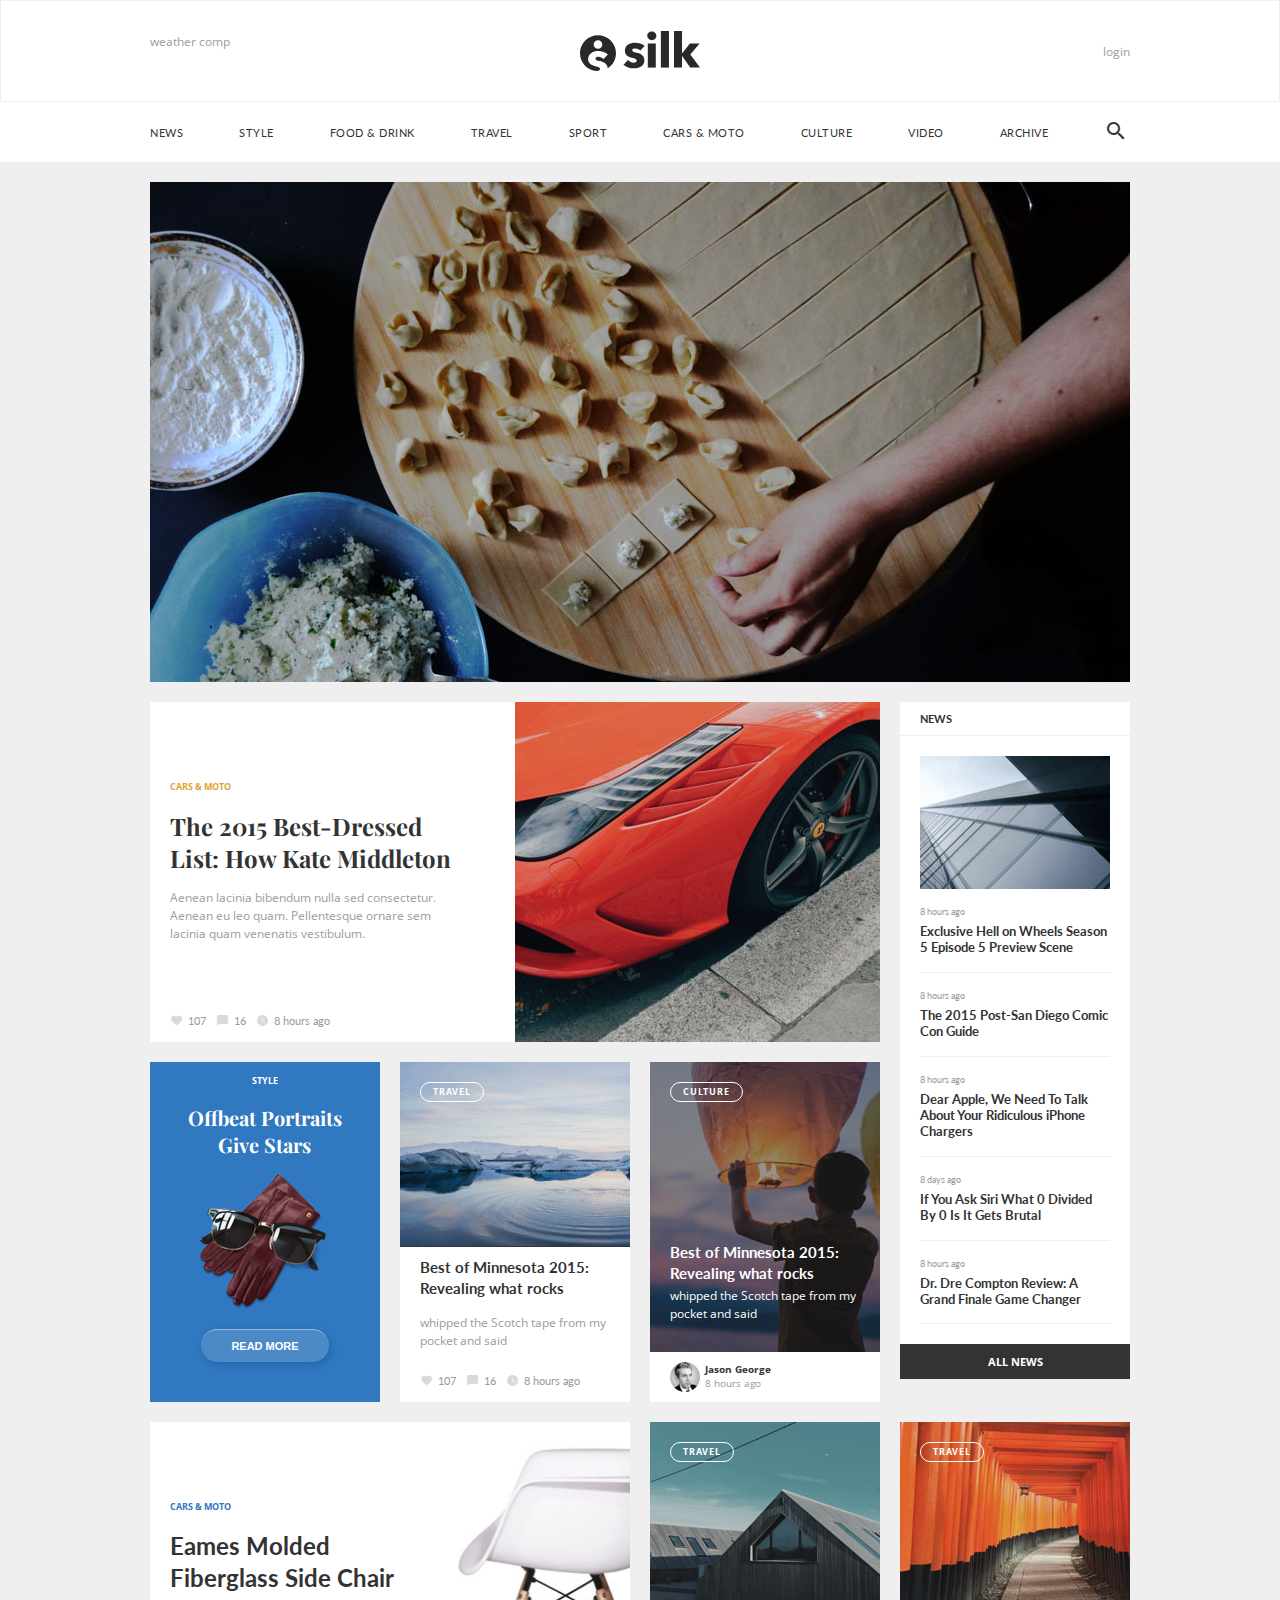
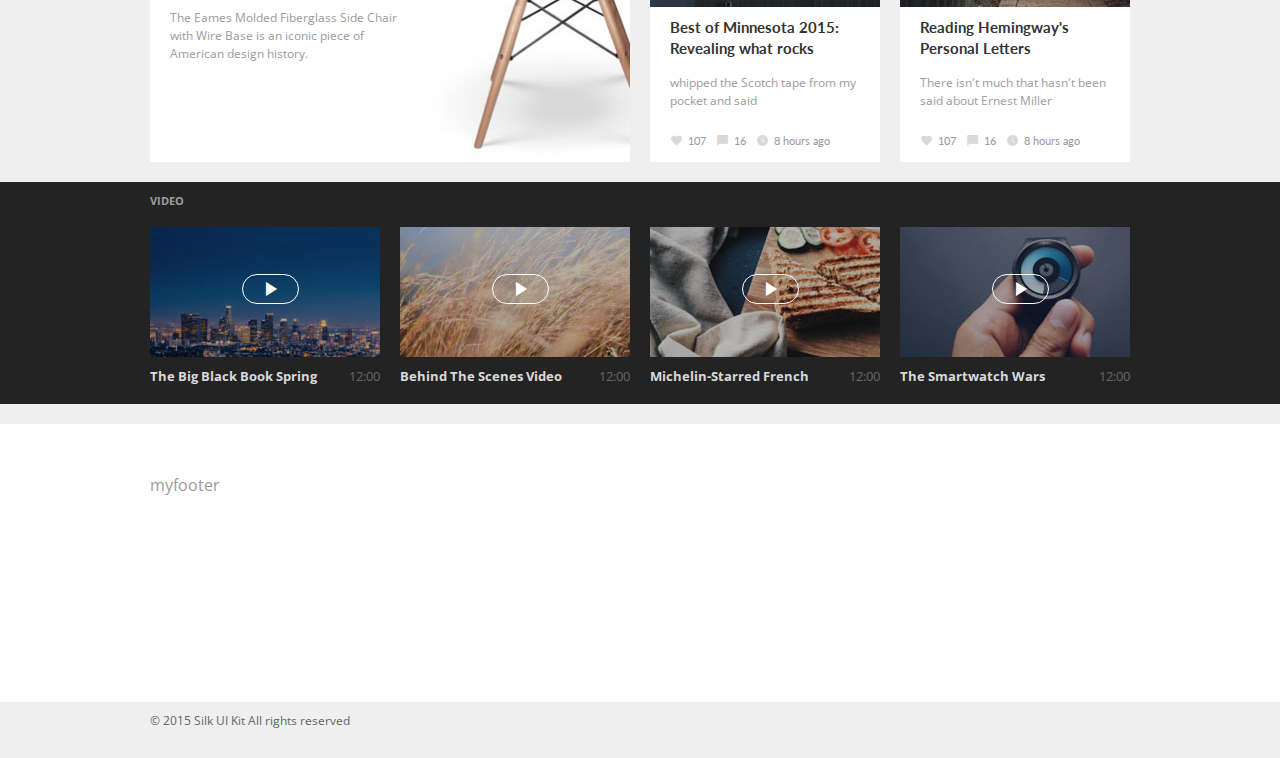
==== index.html @ ddf39e44 "Fixing Footer" ====
<!DOCTYPE html>
<html lang="en">
  <head>
    <title>Silk - Your everyday lifestyle guide</title>
    <script src="js/silkmagazine.js"></script>
    <link rel="stylesheet" href="global.css">
  </head>
  <body>
    <section class="header__top container--fluid">
      <section class="header__top--container">
        <section class="grid grid--flush container--980">
          <section class="1/3 grid__cell">
            <section class="weathercontainer align-left">
              <p>weather comp</p>
            </section>
          </section>
          <section class="1/3 grid__cell">
            <section class="logocontainer align-center"><img class="logocontainer--logo" src="images/logo.svg" height="40" width="120"></section>
          </section>
          <section class="1/3 grid__cell">
            <section class="logincontainer align-right"><a class="btn login" href="#">login</a></section>
          </section>
        </section>
      </section>
      <section class="container--980">
        <section class="grid">
          <section class="grid__cell">
            <nav><a class="html" href="#" title="NEWS">NEWS</a><a class="html" href="#" title="STYLE">STYLE</a><a class="html" href="#" title="FOOD &amp; DRINK">FOOD &amp; DRINK</a><a class="html" href="#" title="TRAVEL">TRAVEL</a><a class="html" href="#" title="SPORT">SPORT</a><a class="html" href="#" title="CARS &amp; MOTO">CARS &amp; MOTO</a><a class="html" href="#" title="CULTURE">CULTURE</a><a class="html" href="#" title="VIDEO">VIDEO</a><a class="html" href="#" title="ARCHIVE">ARCHIVE</a><a href="#" title="Search"><i class="material-icons">search</i></a></nav>
          </section>
        </section>
      </section>
    </section>
    <section class="carousel__header container--980">
      <section class="header-carousel"><img src="images/carousel/image1.jpg" height="980" widht="500" alt=""></section>
    </section>
    <section class="card__container container--980">
      <section class="grid">
        <section class="grid__cell 3/4">
          <section class="grid">
            <section class="grid__cell">
              <article class="threeQuarter">
                <div class="grid grid--flush">
                  <div class="grid__cell 1/2">
                    <section class="card__texts">
                      <p class="card__texts--categorytitle">CARS &amp; MOTO</p><a class="card__texts--articletitle" href="#">The 2015 Best-Dressed List: How Kate Middleton</a>
                      <p class="card__texts--articledescription">Aenean lacinia bibendum nulla sed consectetur. Aenean eu leo quam. Pellentesque ornare sem lacinia quam venenatis vestibulum.</p>
                      <div class="statistics__container">
                        <section class="favorites"><i class="material-icons">favorite</i><span class="html">107</span></section>
                        <section class="comments"><i class="material-icons">chat_bubble</i><span class="html">16</span></section>
                        <section class="published"><i class="material-icons">watch_later</i><span class="html">8 hours ago</span></section>
                      </div>
                    </section>
                  </div>
                  <div class="grid__cell 1/2">
                    <section class="card__picture"><img src="images/articles/article1.jpg" alt="" width="365" height="340"></section>
                  </div>
                </div>
              </article>
            </section>
            <section class="grid__cell">
              <section class="grid">
                <div class="grid__cell 1/3">
                  <article class="oneQuarter variantBlue">
                    <section class="card__texts">
                      <p class="card__texts--categorytitle">STYLE</p>
                      <p class="card__texts--articletitle" href="#">Offbeat Portraits Give Stars</p><img src="images/articles/article2.png" alt="" width="131" height="136">
                      <button class="card__texts--readmore">READ MORE</button>
                    </section>
                  </article>
                </div>
                <div class="grid__cell 1/3">
                  <article class="oneQuarter">
                    <section class="card__picture"><img src="images/articles/article3.jpg" alt="" width="230" height="190"></section>
                    <section class="card__texts">
                      <p class="card__texts--categorytitle border--round">TRAVEL</p><a class="card__texts--articletitle" href="#">Best of Minnesota 2015: Revealing what rocks</a>
                      <p class="card__texts--articledescription">whipped the Scotch tape from my pocket and said</p>
                    </section>
                    <div class="statistics__container">
                      <section class="favorites"><i class="material-icons">favorite</i><span class="html">107</span></section>
                      <section class="comments"><i class="material-icons">chat_bubble</i><span class="html">16</span></section>
                      <section class="published"><i class="material-icons">watch_later</i><span class="html">8 hours ago</span></section>
                    </div>
                  </article>
                </div>
                <div class="grid__cell 1/3">
                  <article class="oneQuarter variantTwo">
                    <section class="card__picture"><img src="images/articles/article4.jpg" alt="" width="230" height="290"></section>
                    <section class="card__texts">
                      <p class="card__texts--categorytitle border--round">CULTURE</p><a class="card__texts--articletitle" href="#">Best of Minnesota 2015: Revealing what rocks</a>
                      <p class="card__texts--articledescription">whipped the Scotch tape from my pocket and said</p>
                    </section>
                    <section class="authordetails"><img class="authorportrait" src="images/articles/author1.png" alt="" width="30" height="30">
                      <section class="authordetails--texts">
                        <p class="authordetails--texts-name">Jason George</p>
                        <p class="authordetails--texts-time">8 hours ago</p>
                      </section>
                    </section>
                  </article>
                </div>
              </section>
            </section>
          </section>
        </section>
        <section class="grid__cell 1/4">
          <article class="news__home">
            <h2 class="news__home--title">news</h2>
            <section class="news__home--content"><img class="news__home--content--picture" src="images/articles/news1.jpg" alt="" width="190" height="133">
              <article class="news__content"><span class="news__content--time">8 hours ago</span><a class="news__content--title" href="#">Exclusive Hell on Wheels Season 5 Episode 5 Preview Scene</a></article>
              <article class="news__content"><span class="news__content--time">8 hours ago</span><a class="news__content--title" href="#">The 2015 Post-San Diego Comic Con Guide</a></article>
              <article class="news__content"><span class="news__content--time">8 hours ago</span><a class="news__content--title" href="#">Dear Apple, We Need To Talk About Your Ridiculous iPhone Chargers</a></article>
              <article class="news__content"><span class="news__content--time">8 days ago</span><a class="news__content--title" href="#">If You Ask Siri What 0 Divided By 0 Is It Gets Brutal</a></article>
              <article class="news__content"><span class="news__content--time">8 hours ago</span><a class="news__content--title" href="#">Dr. Dre Compton Review: A Grand Finale Game Changer</a></article>
            </section><a class="btn--allnews" href="#">All news</a>
          </article>
        </section>
      </section>
    </section>
    <section class="card__container container--980">
      <section class="grid">
        <section class="grid__cell 2/4">
          <article class="twoQuarter">
            <div class="grid grid--flush">
              <div class="grid__cell">
                <section class="card__texts">
                  <p class="card__texts--categorytitle">CARS &amp; MOTO</p><a class="card__texts--articletitle" href="#">Eames Molded Fiberglass Side Chair</a>
                  <p class="card__texts--articledescription">The Eames Molded Fiberglass Side Chair with Wire Base is an iconic piece of American design history.</p>
                </section>
              </div>
              <div class="grid__cell">
                <section class="card__picture"><img src="images/articles/article5.jpg" alt="" width="222" height="340"></section>
              </div>
            </div>
          </article>
        </section>
        <section class="grid__cell 1/4">
          <article class="oneQuarter">
            <section class="card__picture"><img src="images/articles/article6.jpg" alt="" width="230" height="190"></section>
            <section class="card__texts">
              <p class="card__texts--categorytitle border--round">TRAVEL</p><a class="card__texts--articletitle" href="#">Best of Minnesota 2015: Revealing what rocks</a>
              <p class="card__texts--articledescription">whipped the Scotch tape from my pocket and said</p>
            </section>
            <div class="statistics__container">
              <section class="favorites"><i class="material-icons">favorite</i><span class="html">107</span></section>
              <section class="comments"><i class="material-icons">chat_bubble</i><span class="html">16</span></section>
              <section class="published"><i class="material-icons">watch_later</i><span class="html">8 hours ago</span></section>
            </div>
          </article>
        </section>
        <section class="grid__cell 1/4">
          <article class="oneQuarter">
            <section class="card__picture"><img src="images/articles/article7.jpg" alt="" width="230" height="190"></section>
            <section class="card__texts">
              <p class="card__texts--categorytitle border--round">TRAVEL</p><a class="card__texts--articletitle" href="#">Reading Hemingway's Personal Letters</a>
              <p class="card__texts--articledescription">There isn't much that hasn't been said about Ernest Miller</p>
            </section>
            <div class="statistics__container">
              <section class="favorites"><i class="material-icons">favorite</i><span class="html">107</span></section>
              <section class="comments"><i class="material-icons">chat_bubble</i><span class="html">16</span></section>
              <section class="published"><i class="material-icons">watch_later</i><span class="html">8 hours ago</span></section>
            </div>
          </article>
        </section>
      </section>
    </section>
    <section class="video__container container--fluid">
      <section class="container--980">
        <p class="video__container--title">Video</p>
        <section class="grid">
          <section class="1/4 card grid__cell">
            <section class="video__container--box"><a class="video__container--box--link" href="#"><i class="material-icons border--round">play_arrow</i><img src="images/videos/Video1.jpg">
                <p>The Big Black Book Spring<span class="align-right">12:00</span></p></a></section>
          </section>
          <section class="1/4 card grid__cell">
            <section class="video__container--box"><a class="video__container--box--link" href="#"><i class="material-icons border--round">play_arrow</i><img src="images/videos/Video2.jpg">
                <p>Behind The Scenes Video<span class="align-right">12:00</span></p></a></section>
          </section>
          <section class="1/4 card grid__cell">
            <section class="video__container--box"><a class="video__container--box--link" href="#"><i class="material-icons border--round">play_arrow</i><img src="images/videos/Video3.jpg">
                <p>Michelin-Starred French<span class="align-right">12:00</span></p></a></section>
          </section>
          <section class="1/4 card grid__cell">
            <section class="video__container--box"><a class="video__container--box--link" href="#"><i class="material-icons border--round">play_arrow</i><img src="images/videos/Video4.jpg">
                <p>The Smartwatch Wars<span class="align-right">12:00</span></p></a></section>
          </section>
        </section>
      </section>
    </section>
    <section class="footer__container container--fluid">
      <section class="footer__content container--980">
        <section class="grid">
          <section class="grid__cell 1/3">myfooter</section>
        </section>
      </section>
    </section>
    <section class="copyright">
      <p>© 2015 Silk UI Kit All rights reserved</p>
    </section>
  </body>
</html>
---- global.css ----
/*! Avalanche | MIT License | @colourgarden */
/*------------------------------------*    SETTINGS
\*------------------------------------*/
/*------------------------------------*    LOGIC aka THE MAGIC
\*------------------------------------*/
/*------------------------------------*    GRID LAYOUT
\*------------------------------------*/
@import url("https://fonts.googleapis.com/css?family=Playfair+Display");
@import url("https://fonts.googleapis.com/css?family=Lato");
@import url("https://fonts.googleapis.com/css?family=Open+Sans");
@import url("https://fonts.googleapis.com/icon?family=Material+Icons");
.grid {
  display: block;
  list-style: none;
  padding: 0;
  margin: 0;
  margin-left: -20px;
  font-size: 0rem; }

.grid__cell {
  box-sizing: border-box;
  display: inline-block;
  width: 100%;
  padding: 0;
  padding-left: 20px;
  margin: 0;
  vertical-align: top;
  font-size: 1rem; }

.grid--center {
  text-align: center; }
  .grid--center > .grid__cell {
    text-align: left; }

.grid__cell--center {
  display: block;
  margin: 0 auto; }

.grid--right {
  text-align: right; }
  .grid--right > .grid__cell {
    text-align: left; }

.grid--middle > .grid__cell {
  vertical-align: middle; }

.grid--bottom > .grid__cell {
  vertical-align: bottom; }

.grid--flush {
  margin-left: 0; }
  .grid--flush > .grid__cell {
    padding-left: 0; }

.grid--tiny {
  margin-left: -5px; }
  .grid--tiny > .grid__cell {
    padding-left: 5px; }

.grid--small {
  margin-left: -10px; }
  .grid--small > .grid__cell {
    padding-left: 10px; }

.grid--large {
  margin-left: -40px; }
  .grid--large > .grid__cell {
    padding-left: 40px; }

.grid--huge {
  margin-left: -80px; }
  .grid--huge > .grid__cell {
    padding-left: 80px; }

.grid--auto > .grid__cell {
  width: auto; }

.grid--rev {
  direction: rtl; }
  .grid--rev > .grid__cell {
    direction: ltr; }

/*------------------------------------*    GRID WIDTHS
\*------------------------------------*/
.\31\/2, .\32\/4 {
  width: 50%; }

.\31\/3 {
  width: 33.33333%; }

.\32\/3 {
  width: 66.66667%; }

.\31\/4 {
  width: 25%; }

.\33\/4 {
  width: 75%; }

@media screen and (max-width: 499px) {
  .\31\/2--thumb, .\32\/4--thumb {
    width: 50%; }
  .\31\/3--thumb {
    width: 33.33333%; }
  .\32\/3--thumb {
    width: 66.66667%; }
  .\31\/4--thumb {
    width: 25%; }
  .\33\/4--thumb {
    width: 75%; } }

@media screen and (min-width: 500px) and (max-width: 800px) {
  .\31\/2--handheld, .\32\/4--handheld {
    width: 50%; }
  .\31\/3--handheld {
    width: 33.33333%; }
  .\32\/3--handheld {
    width: 66.66667%; }
  .\31\/4--handheld {
    width: 25%; }
  .\33\/4--handheld {
    width: 75%; } }

@media screen and (min-width: 500px) {
  .\31\/2--handheld-and-up, .\32\/4--handheld-and-up {
    width: 50%; }
  .\31\/3--handheld-and-up {
    width: 33.33333%; }
  .\32\/3--handheld-and-up {
    width: 66.66667%; }
  .\31\/4--handheld-and-up {
    width: 25%; }
  .\33\/4--handheld-and-up {
    width: 75%; } }

@media screen and (max-width: 800px) {
  .\31\/2--pocket, .\32\/4--pocket {
    width: 50%; }
  .\31\/3--pocket {
    width: 33.33333%; }
  .\32\/3--pocket {
    width: 66.66667%; }
  .\31\/4--pocket {
    width: 25%; }
  .\33\/4--pocket {
    width: 75%; } }

@media screen and (min-width: 801px) and (max-width: 1024px) {
  .\31\/2--lap, .\32\/4--lap {
    width: 50%; }
  .\31\/3--lap {
    width: 33.33333%; }
  .\32\/3--lap {
    width: 66.66667%; }
  .\31\/4--lap {
    width: 25%; }
  .\33\/4--lap {
    width: 75%; } }

@media screen and (min-width: 801px) {
  .\31\/2--lap-and-up, .\32\/4--lap-and-up {
    width: 50%; }
  .\31\/3--lap-and-up {
    width: 33.33333%; }
  .\32\/3--lap-and-up {
    width: 66.66667%; }
  .\31\/4--lap-and-up {
    width: 25%; }
  .\33\/4--lap-and-up {
    width: 75%; } }

@media screen and (max-width: 1024px) {
  .\31\/2--portable, .\32\/4--portable {
    width: 50%; }
  .\31\/3--portable {
    width: 33.33333%; }
  .\32\/3--portable {
    width: 66.66667%; }
  .\31\/4--portable {
    width: 25%; }
  .\33\/4--portable {
    width: 75%; } }

@media screen and (min-width: 1025px) {
  .\31\/2--desk, .\32\/4--desk {
    width: 50%; }
  .\31\/3--desk {
    width: 33.33333%; }
  .\32\/3--desk {
    width: 66.66667%; }
  .\31\/4--desk {
    width: 25%; }
  .\33\/4--desk {
    width: 75%; } }

@media screen and (min-width: 1160px) {
  .\31\/2--widescreen, .\32\/4--widescreen {
    width: 50%; }
  .\31\/3--widescreen {
    width: 33.33333%; }
  .\32\/3--widescreen {
    width: 66.66667%; }
  .\31\/4--widescreen {
    width: 25%; }
  .\33\/4--widescreen {
    width: 75%; } }

@media screen and (-webkit-min-device-pixel-ratio: 2), screen and (min-resolution: 192dpi), screen and (min-resolution: 2dppx) {
  .\31\/2--retina, .\32\/4--retina {
    width: 50%; }
  .\31\/3--retina {
    width: 33.33333%; }
  .\32\/3--retina {
    width: 66.66667%; }
  .\31\/4--retina {
    width: 25%; }
  .\33\/4--retina {
    width: 75%; } }

*,
*:before,
*:after {
  box-sizing: border-box; }

body {
  font-family: "Open Sans", sans-serif;
  font-size: 12px;
  color: #9b9b9c;
  background: #efefef none repeat scroll 0 0;
  margin: 0; }

p {
  font-size: 12px;
  line-height: 18px;
  margin: 0 0 1.5em 0; }

a {
  text-decoration: none;
  color: #9b9b9c;
  font-size: 12px; }

img {
  width: 100%;
  height: auto;
  display: block; }

h2,
h3,
h4 {
  font-family: 'Lato', sans-serif;
  font-size: 24px;
  margin: 0 0 20px 0; }

article {
  background: white;
  margin: 0;
  padding: 0; }

.container--fluid {
  width: 100%; }

.container--980 {
  max-width: 980px;
  margin: 0 auto; }

.border--round {
  border: 1px solid white;
  display: -webkit-inline-flex;
  display: -ms-inline-flexbox;
  display: inline-flex;
  border-radius: 10px;
  padding: 0 12px;
  letter-spacing: 0.8px; }

.footer__container {
  margin-top: 20px;
  background: white;
  height: 278px;
  padding: 50px 0 20px;
  border-bottom: #d9d9d9; }

.copyright {
  max-width: 980px;
  margin: 0 auto;
  padding: 10px 0;
  color: #666; }

.align-center {
  -webkit-justify-content: center;
  -ms-flex-pack: center;
  justify-content: center; }

.align-left {
  -webkit-justify-content: start;
  -ms-flex-pack: start;
  justify-content: start; }

.align-right {
  -webkit-justify-content: end;
  -ms-flex-pack: end;
  justify-content: end; }

.header__top {
  background: white;
  margin-bottom: 20px; }

.header__top--container {
  border: 1px solid #efefef; }
  .header__top--container .grid__cell section {
    height: 100px;
    display: -webkit-flex;
    display: -ms-flexbox;
    display: flex;
    -webkit-align-items: center;
    -ms-flex-align: center;
    align-items: center; }

.logocontainer--logo {
  width: 120px;
  height: 40px; }

nav {
  height: 60px;
  display: -webkit-flex;
  display: -ms-flexbox;
  display: flex;
  -webkit-align-items: center;
  -ms-flex-align: center;
  align-items: center; }
  nav a {
    font-size: 11px;
    color: #333333;
    font-family: "Lato", sans-serif;
    letter-spacing: 0.5px;
    margin-right: 5.72%; }
  nav a:last-child {
    margin: 0px; }

.carousel__header {
  margin-bottom: 20px; }

.video__container {
  background: #232324; }
  .video__container--box a:hover {
    opacity: 0.8; }
  .video__container--box--link {
    position: relative;
    display: block; }
    .video__container--box--link .material-icons {
      position: absolute;
      color: white;
      z-index: 1000;
      padding: 2px 15px;
      border-radius: 15px;
      left: 40%;
      top: 30%; }
    .video__container--box--link p {
      font-weight: Bold;
      font-size: 13px;
      color: #d9d9d9; }
    .video__container--box--link img {
      padding-bottom: 10px; }
    .video__container--box--link span {
      float: right;
      color: #666;
      font-weight: normal; }
  .video__container--title {
    padding-top: 10px;
    font-weight: bold;
    font-size: 11px;
    text-transform: uppercase; }

.news__home--title {
  text-transform: uppercase;
  font-size: 11px;
  color: #333333;
  padding: 10px 20px;
  border-bottom: 1px solid #efefef;
  margin: 0px; }

.news__home--content {
  padding: 20px 20px; }

.news__home .news__content {
  padding-top: 10px;
  border-bottom: 1px solid #efefef;
  font-family: "Lato", sans-serif;
  min-height: 0;
  margin: 0; }
  .news__home .news__content--time {
    font-size: 9px; }
  .news__home .news__content--title {
    font-size: 13px;
    font-weight: bold;
    color: #333333;
    margin: 5px 0 1.3em;
    display: block; }

.news__home .btn--allnews {
  padding-top: 10px;
  display: block;
  width: 100%;
  text-align: center;
  background: #333333;
  color: white;
  font-size: 11px;
  font-weight: bold;
  text-transform: uppercase;
  height: 35px; }

.news__home .btn--allnews:hover {
  background: #9b9b9c; }

.card__container article {
  position: relative;
  margin-bottom: 20px;
  min-height: 340px; }
  .card__container article .statistics__container {
    position: absolute;
    bottom: 5px;
    left: 0; }

.card__container .card__texts--categorytitle {
  font-weight: bold;
  font-size: 9px;
  color: white; }

.card__container .card__texts--articletitle {
  font-size: 15px;
  font-weight: bold;
  line-height: 21px;
  color: #333333;
  font-family: "Lato", sans-serif;
  margin-bottom: 15px;
  display: block; }

.card__container .threeQuarter .card__texts {
  padding: 76px 50px 0 20px; }
  .card__container .threeQuarter .card__texts--categorytitle {
    color: #e0a433; }
  .card__container .threeQuarter .card__texts--articletitle {
    font-size: 24px;
    line-height: 32px;
    font-family: "Playfair Display", serif; }

.card__container .oneQuarter .card__texts {
  padding: 10px 20px 0 20px; }
  .card__container .oneQuarter .card__texts--categorytitle {
    position: absolute;
    top: 20px; }

.card__container .variantTwo .card__texts--articletitle {
  position: absolute;
  top: 180px;
  color: white; }

.card__container .variantTwo .card__texts--articledescription {
  position: absolute;
  top: 225px;
  color: white; }

.card__container .variantTwo .card__picture {
  height: 290px; }

.card__container .twoQuarter .card__texts {
  padding: 76px 0 0 20px; }
  .card__container .twoQuarter .card__texts--categorytitle {
    color: #3078c0; }
  .card__container .twoQuarter .card__texts--articletitle {
    font-size: 24px;
    line-height: 32px;
    font-family: "Lato", sans-serif; }

.card__container .variantBlue {
  background: #3078c0;
  text-align: center; }
  .card__container .variantBlue .card__texts {
    padding: 10px 20px; }
    .card__container .variantBlue .card__texts--categorytitle {
      position: initial;
      display: block;
      text-align: center; }
    .card__container .variantBlue .card__texts--articletitle {
      color: white;
      font-family: "Playfair Display", serif;
      font-size: 20px;
      line-height: 27px; }
    .card__container .variantBlue .card__texts--readmore {
      font-size: 11px;
      font-weight: bold;
      border: 0px;
      border-top: 1px solid #94b9dd;
      text-transform: uppercase;
      color: White;
      -webkit-border-radius: 28;
      -moz-border-radius: 28;
      border-radius: 28px;
      -webkit-box-shadow: 2px 3px 7px #2166ac;
      -moz-box-shadow: 2px 3px 7px #2166ac;
      box-shadow: 2px 3px 7px #2166ac;
      background: #4c8ac7;
      padding: 10px 30px;
      text-decoration: none;
      cursor: pointer; }
    .card__container .variantBlue .card__texts--readmore:hover {
      background: #E15329;
      border-top: 1px solid #F2896D; }
    .card__container .variantBlue .card__texts img {
      width: auto;
      margin: 0 auto;
      margin-bottom: 20px; }

.card__container .twoQuarter .grid--flush .grid__cell:first-child {
  width: 54%; }

.card__container .twoQuarter .grid--flush .grid__cell:nth-child(2) {
  width: 46%; }

.statistics__container {
  padding: 10px 20px;
  width: 100%;
  display: -webkit-flex;
  display: -ms-flexbox;
  display: flex; }
  .statistics__container section {
    font-size: 11px;
    line-height: 13px;
    color: #9b9b9c;
    font-family: 'Lato', sans-serif;
    margin-right: 10px;
    display: -webkit-flex;
    display: -ms-flexbox;
    display: flex;
    -webkit-align-content: center;
    -ms-flex-line-pack: center;
    align-content: center; }
  .statistics__container .material-icons {
    font-size: 13px;
    line-height: 13px;
    color: #d9d9d9;
    padding-right: 5px; }
  .statistics__container span {
    color: #9b9b9c; }
  .statistics__container span:hover {
    color: #333333; }

.authordetails {
  padding: 0 20px;
  display: -webkit-flex;
  display: -ms-flexbox;
  display: flex;
  -webkit-align-content: space-around;
  -ms-flex-line-pack: distribute;
  align-content: space-around; }
  .authordetails .authorportrait {
    width: auto;
    margin-right: 5px; }
  .authordetails .authordetails--texts p {
    font-size: 10px;
    line-height: 14px;
    margin: 0; }
  .authordetails .authordetails--texts-name {
    font-weight: bold;
    color: #333333; }
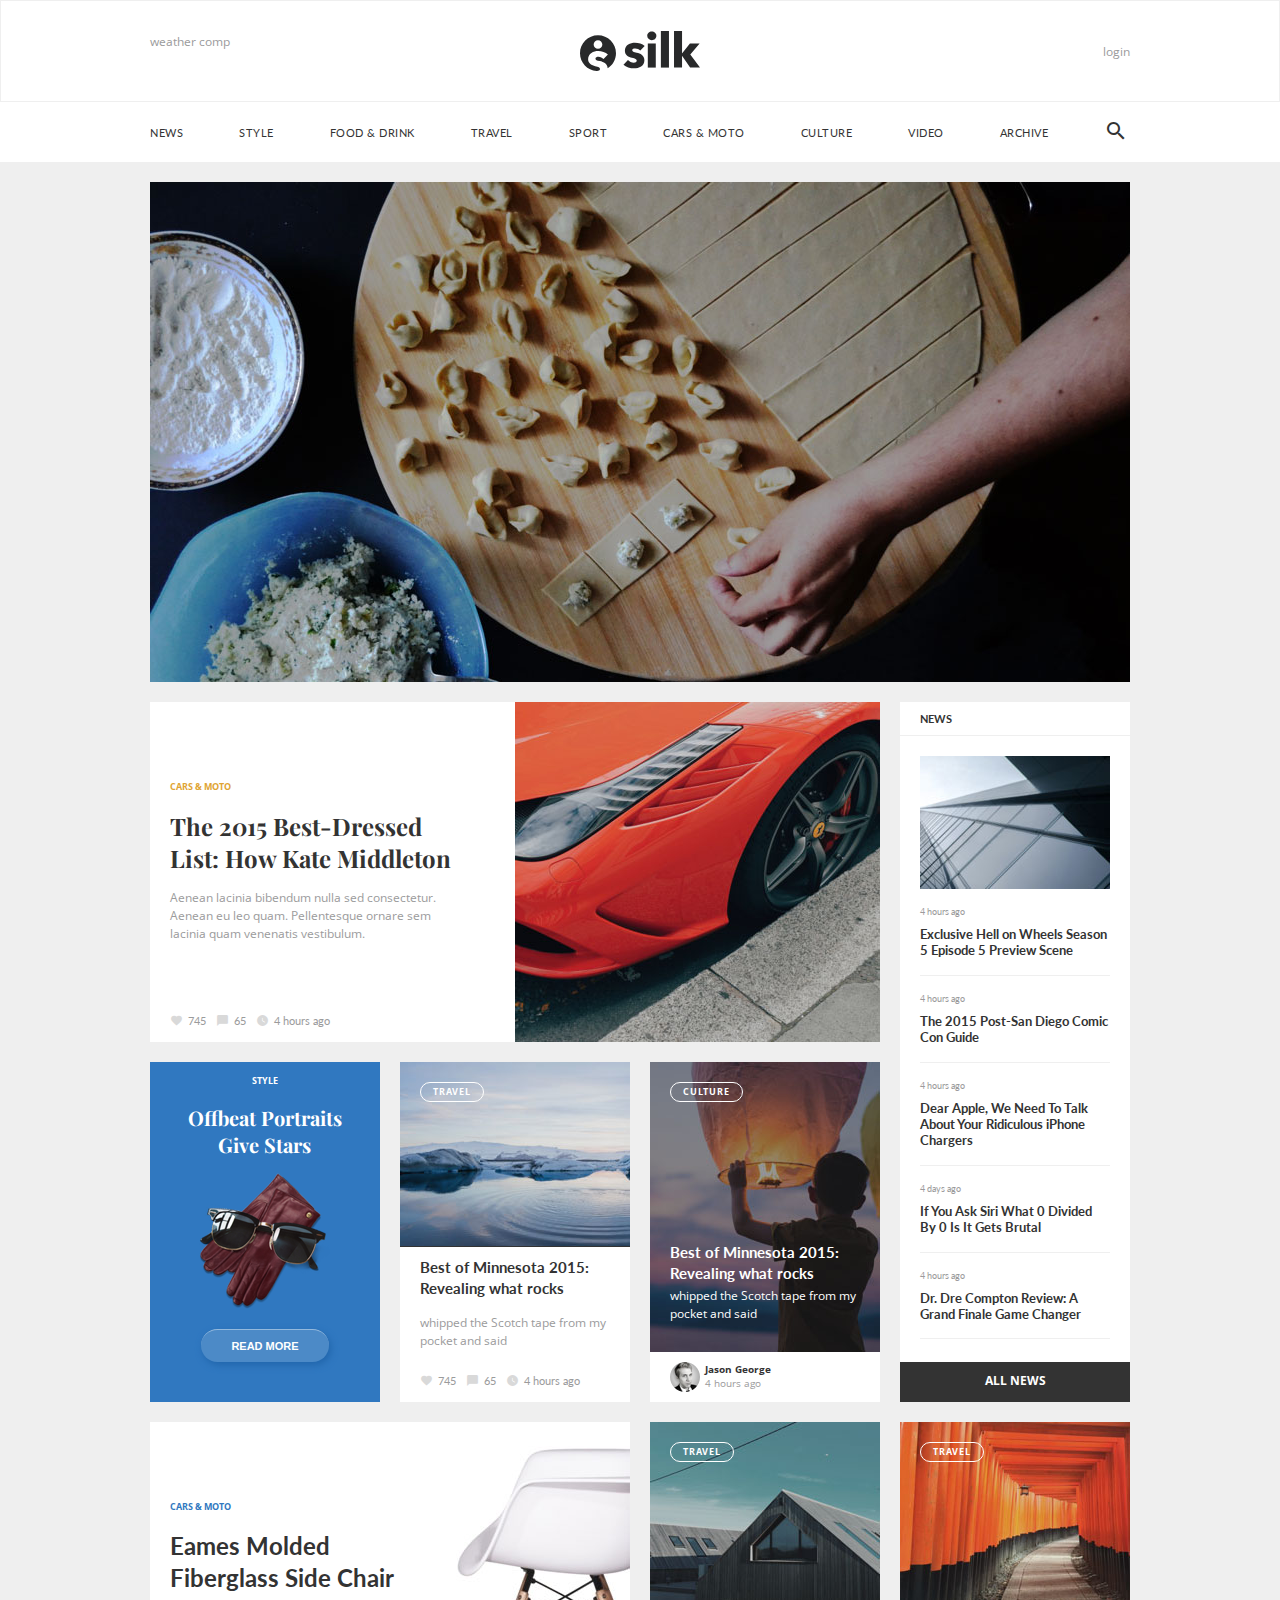
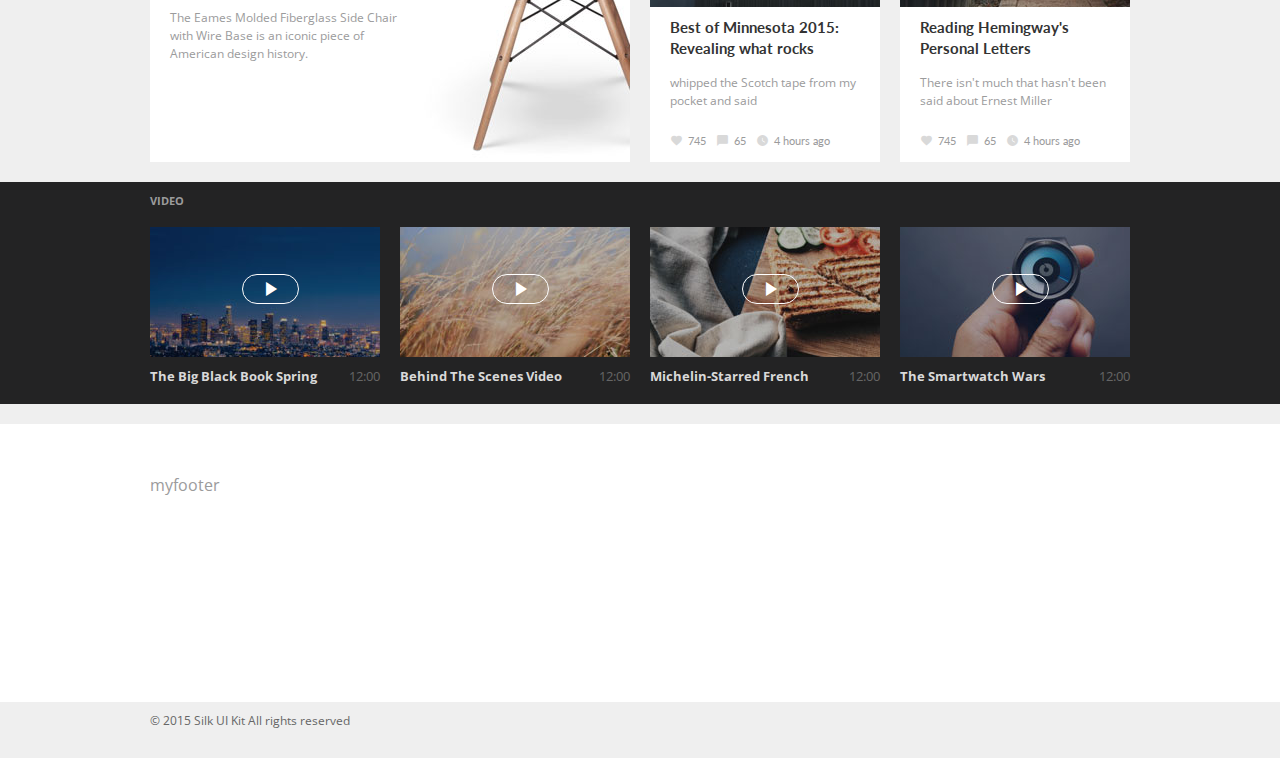
==== commit 934c0bc6: "Beautify the most" ====
--- a/index.html
+++ b/index.html
@@ -38,16 +38,16 @@
         <section class="grid__cell 3/4">
           <section class="grid">
             <section class="grid__cell">
-              <article class="threeQuarter">
+              <article class="card__deck threeQuarter">
                 <div class="grid grid--flush">
                   <div class="grid__cell 1/2">
                     <section class="card__texts">
                       <p class="card__texts--categorytitle">CARS &amp; MOTO</p><a class="card__texts--articletitle" href="#">The 2015 Best-Dressed List: How Kate Middleton</a>
                       <p class="card__texts--articledescription">Aenean lacinia bibendum nulla sed consectetur. Aenean eu leo quam. Pellentesque ornare sem lacinia quam venenatis vestibulum.</p>
                       <div class="statistics__container">
-                        <section class="favorites"><i class="material-icons">favorite</i><span class="html">107</span></section>
-                        <section class="comments"><i class="material-icons">chat_bubble</i><span class="html">16</span></section>
-                        <section class="published"><i class="material-icons">watch_later</i><span class="html">8 hours ago</span></section>
+                        <section class="favorites"><i class="material-icons">favorite</i><span class="html">745</span></section>
+                        <section class="comments"><i class="material-icons">chat_bubble</i><span class="html">65</span></section>
+                        <section class="published"><i class="material-icons">watch_later</i><span class="html">4 hours ago</span></section>
                       </div>
                     </section>
                   </div>
@@ -60,7 +60,7 @@
             <section class="grid__cell">
               <section class="grid">
                 <div class="grid__cell 1/3">
-                  <article class="oneQuarter variantBlue">
+                  <article class="card__deck oneQuarter variantBlue">
                     <section class="card__texts">
                       <p class="card__texts--categorytitle">STYLE</p>
                       <p class="card__texts--articletitle" href="#">Offbeat Portraits Give Stars</p><img src="images/articles/article2.png" alt="" width="131" height="136">
@@ -69,21 +69,21 @@
                   </article>
                 </div>
                 <div class="grid__cell 1/3">
-                  <article class="oneQuarter">
+                  <article class="card__deck oneQuarter">
                     <section class="card__picture"><img src="images/articles/article3.jpg" alt="" width="230" height="190"></section>
                     <section class="card__texts">
                       <p class="card__texts--categorytitle border--round">TRAVEL</p><a class="card__texts--articletitle" href="#">Best of Minnesota 2015: Revealing what rocks</a>
                       <p class="card__texts--articledescription">whipped the Scotch tape from my pocket and said</p>
                     </section>
                     <div class="statistics__container">
-                      <section class="favorites"><i class="material-icons">favorite</i><span class="html">107</span></section>
-                      <section class="comments"><i class="material-icons">chat_bubble</i><span class="html">16</span></section>
-                      <section class="published"><i class="material-icons">watch_later</i><span class="html">8 hours ago</span></section>
+                      <section class="favorites"><i class="material-icons">favorite</i><span class="html">745</span></section>
+                      <section class="comments"><i class="material-icons">chat_bubble</i><span class="html">65</span></section>
+                      <section class="published"><i class="material-icons">watch_later</i><span class="html">4 hours ago</span></section>
                     </div>
                   </article>
                 </div>
                 <div class="grid__cell 1/3">
-                  <article class="oneQuarter variantTwo">
+                  <article class="card__deck oneQuarter variantTwo">
                     <section class="card__picture"><img src="images/articles/article4.jpg" alt="" width="230" height="290"></section>
                     <section class="card__texts">
                       <p class="card__texts--categorytitle border--round">CULTURE</p><a class="card__texts--articletitle" href="#">Best of Minnesota 2015: Revealing what rocks</a>
@@ -92,7 +92,7 @@
                     <section class="authordetails"><img class="authorportrait" src="images/articles/author1.png" alt="" width="30" height="30">
                       <section class="authordetails--texts">
                         <p class="authordetails--texts-name">Jason George</p>
-                        <p class="authordetails--texts-time">8 hours ago</p>
+                        <p class="authordetails--texts-time">4 hours ago</p>
                       </section>
                     </section>
                   </article>
@@ -105,12 +105,12 @@
           <article class="news__home">
             <h2 class="news__home--title">news</h2>
             <section class="news__home--content"><img class="news__home--content--picture" src="images/articles/news1.jpg" alt="" width="190" height="133">
-              <article class="news__content"><span class="news__content--time">8 hours ago</span><a class="news__content--title" href="#">Exclusive Hell on Wheels Season 5 Episode 5 Preview Scene</a></article>
-              <article class="news__content"><span class="news__content--time">8 hours ago</span><a class="news__content--title" href="#">The 2015 Post-San Diego Comic Con Guide</a></article>
-              <article class="news__content"><span class="news__content--time">8 hours ago</span><a class="news__content--title" href="#">Dear Apple, We Need To Talk About Your Ridiculous iPhone Chargers</a></article>
-              <article class="news__content"><span class="news__content--time">8 days ago</span><a class="news__content--title" href="#">If You Ask Siri What 0 Divided By 0 Is It Gets Brutal</a></article>
-              <article class="news__content"><span class="news__content--time">8 hours ago</span><a class="news__content--title" href="#">Dr. Dre Compton Review: A Grand Finale Game Changer</a></article>
-            </section><a class="btn--allnews" href="#">All news</a>
+              <article class="news__content"><span class="news__content--time">4 hours ago</span><a class="news__content--title" href="#">Exclusive Hell on Wheels Season 5 Episode 5 Preview Scene</a></article>
+              <article class="news__content"><span class="news__content--time">4 hours ago</span><a class="news__content--title" href="#">The 2015 Post-San Diego Comic Con Guide</a></article>
+              <article class="news__content"><span class="news__content--time">4 hours ago</span><a class="news__content--title" href="#">Dear Apple, We Need To Talk About Your Ridiculous iPhone Chargers</a></article>
+              <article class="news__content"><span class="news__content--time">4 days ago</span><a class="news__content--title" href="#">If You Ask Siri What 0 Divided By 0 Is It Gets Brutal</a></article>
+              <article class="news__content"><span class="news__content--time">4 hours ago</span><a class="news__content--title" href="#">Dr. Dre Compton Review: A Grand Finale Game Changer</a></article>
+            </section><a class="btn--allnews" href="#">ALL NEWS</a>
           </article>
         </section>
       </section>
@@ -118,7 +118,7 @@
     <section class="card__container container--980">
       <section class="grid">
         <section class="grid__cell 2/4">
-          <article class="twoQuarter">
+          <article class="card__deck twoQuarter">
             <div class="grid grid--flush">
               <div class="grid__cell">
                 <section class="card__texts">
@@ -133,30 +133,30 @@
           </article>
         </section>
         <section class="grid__cell 1/4">
-          <article class="oneQuarter">
+          <article class="card__deck oneQuarter">
             <section class="card__picture"><img src="images/articles/article6.jpg" alt="" width="230" height="190"></section>
             <section class="card__texts">
               <p class="card__texts--categorytitle border--round">TRAVEL</p><a class="card__texts--articletitle" href="#">Best of Minnesota 2015: Revealing what rocks</a>
               <p class="card__texts--articledescription">whipped the Scotch tape from my pocket and said</p>
             </section>
             <div class="statistics__container">
-              <section class="favorites"><i class="material-icons">favorite</i><span class="html">107</span></section>
-              <section class="comments"><i class="material-icons">chat_bubble</i><span class="html">16</span></section>
-              <section class="published"><i class="material-icons">watch_later</i><span class="html">8 hours ago</span></section>
+              <section class="favorites"><i class="material-icons">favorite</i><span class="html">745</span></section>
+              <section class="comments"><i class="material-icons">chat_bubble</i><span class="html">65</span></section>
+              <section class="published"><i class="material-icons">watch_later</i><span class="html">4 hours ago</span></section>
             </div>
           </article>
         </section>
         <section class="grid__cell 1/4">
-          <article class="oneQuarter">
+          <article class="card__deck oneQuarter">
             <section class="card__picture"><img src="images/articles/article7.jpg" alt="" width="230" height="190"></section>
             <section class="card__texts">
               <p class="card__texts--categorytitle border--round">TRAVEL</p><a class="card__texts--articletitle" href="#">Reading Hemingway's Personal Letters</a>
               <p class="card__texts--articledescription">There isn't much that hasn't been said about Ernest Miller</p>
             </section>
             <div class="statistics__container">
-              <section class="favorites"><i class="material-icons">favorite</i><span class="html">107</span></section>
-              <section class="comments"><i class="material-icons">chat_bubble</i><span class="html">16</span></section>
-              <section class="published"><i class="material-icons">watch_later</i><span class="html">8 hours ago</span></section>
+              <section class="favorites"><i class="material-icons">favorite</i><span class="html">745</span></section>
+              <section class="comments"><i class="material-icons">chat_bubble</i><span class="html">65</span></section>
+              <section class="published"><i class="material-icons">watch_later</i><span class="html">4 hours ago</span></section>
             </div>
           </article>
         </section>
--- a/global.css
+++ b/global.css
@@ -370,52 +370,11 @@
     font-size: 11px;
     text-transform: uppercase; }
 
-.news__home--title {
-  text-transform: uppercase;
-  font-size: 11px;
-  color: #333333;
-  padding: 10px 20px;
-  border-bottom: 1px solid #efefef;
-  margin: 0px; }
-
-.news__home--content {
-  padding: 20px 20px; }
-
-.news__home .news__content {
-  padding-top: 10px;
-  border-bottom: 1px solid #efefef;
-  font-family: "Lato", sans-serif;
-  min-height: 0;
-  margin: 0; }
-  .news__home .news__content--time {
-    font-size: 9px; }
-  .news__home .news__content--title {
-    font-size: 13px;
-    font-weight: bold;
-    color: #333333;
-    margin: 5px 0 1.3em;
-    display: block; }
-
-.news__home .btn--allnews {
-  padding-top: 10px;
-  display: block;
-  width: 100%;
-  text-align: center;
-  background: #333333;
-  color: white;
-  font-size: 11px;
-  font-weight: bold;
-  text-transform: uppercase;
-  height: 35px; }
-
-.news__home .btn--allnews:hover {
-  background: #9b9b9c; }
-
-.card__container article {
+.card__container .card__deck {
   position: relative;
   margin-bottom: 20px;
-  min-height: 340px; }
-  .card__container article .statistics__container {
+  height: 340px; }
+  .card__container .card__deck .statistics__container {
     position: absolute;
     bottom: 5px;
     left: 0; }
@@ -511,10 +470,50 @@
       margin-bottom: 20px; }
 
 .card__container .twoQuarter .grid--flush .grid__cell:first-child {
-  width: 54%; }
+  width: 258px; }
 
 .card__container .twoQuarter .grid--flush .grid__cell:nth-child(2) {
-  width: 46%; }
+  width: 222px; }
+
+.news__home {
+  min-height: 700px;
+  position: relative; }
+  .news__home--title {
+    text-transform: uppercase;
+    font-size: 11px;
+    color: #333333;
+    padding: 10px 20px;
+    border-bottom: 1px solid #efefef;
+    margin: 0px; }
+  .news__home--content {
+    padding: 20px 20px; }
+  .news__home .news__content {
+    padding-top: 10px;
+    border-bottom: 1px solid #efefef;
+    font-family: "Lato", sans-serif;
+    min-height: 0;
+    margin: 0; }
+    .news__home .news__content--time {
+      font-size: 9px; }
+    .news__home .news__content--title {
+      font-size: 13px;
+      font-weight: bold;
+      color: #333333;
+      margin: 8px 0 1.3em;
+      display: block; }
+  .news__home .btn--allnews {
+    position: absolute;
+    bottom: 0;
+    padding-top: 10px;
+    display: block;
+    width: 100%;
+    text-align: center;
+    background: #333333;
+    color: white;
+    font-weight: bold;
+    height: 40px; }
+  .news__home .btn--allnews:hover {
+    background: #9b9b9c; }
 
 .statistics__container {
   padding: 10px 20px;
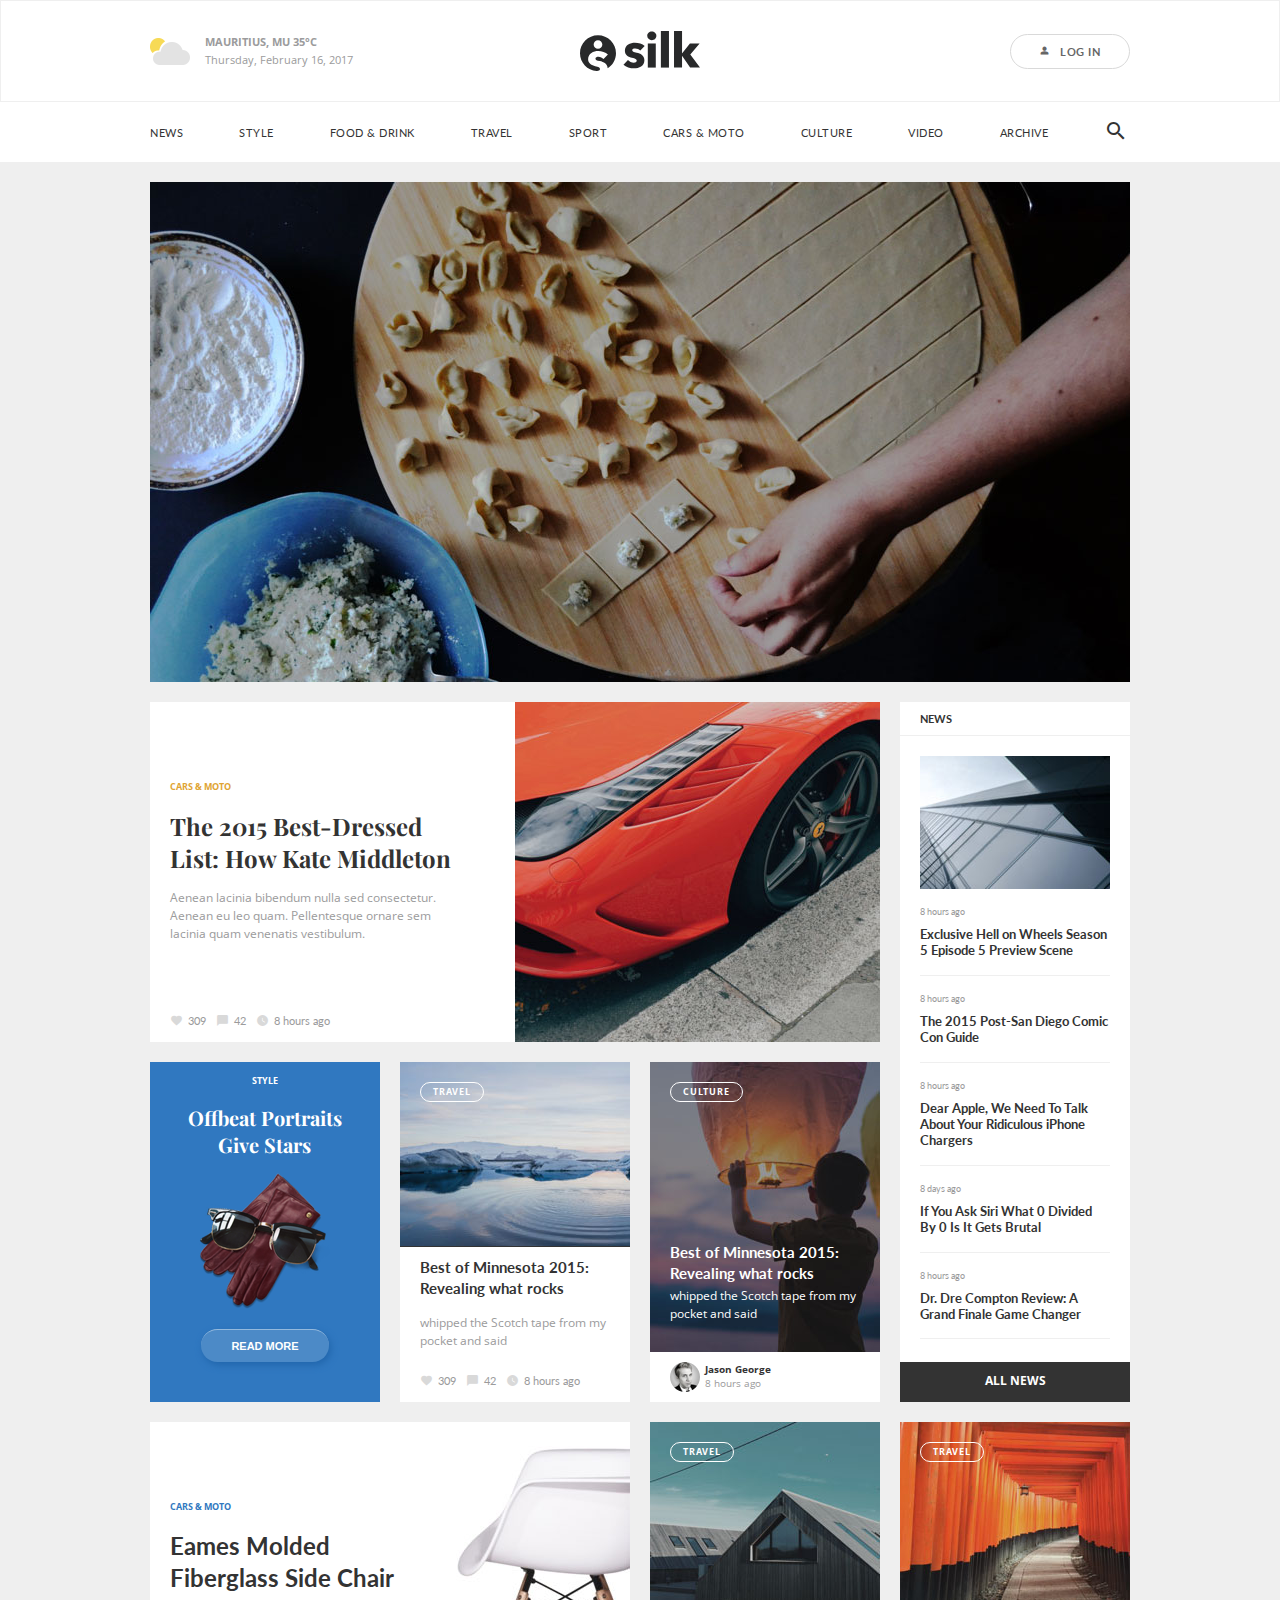
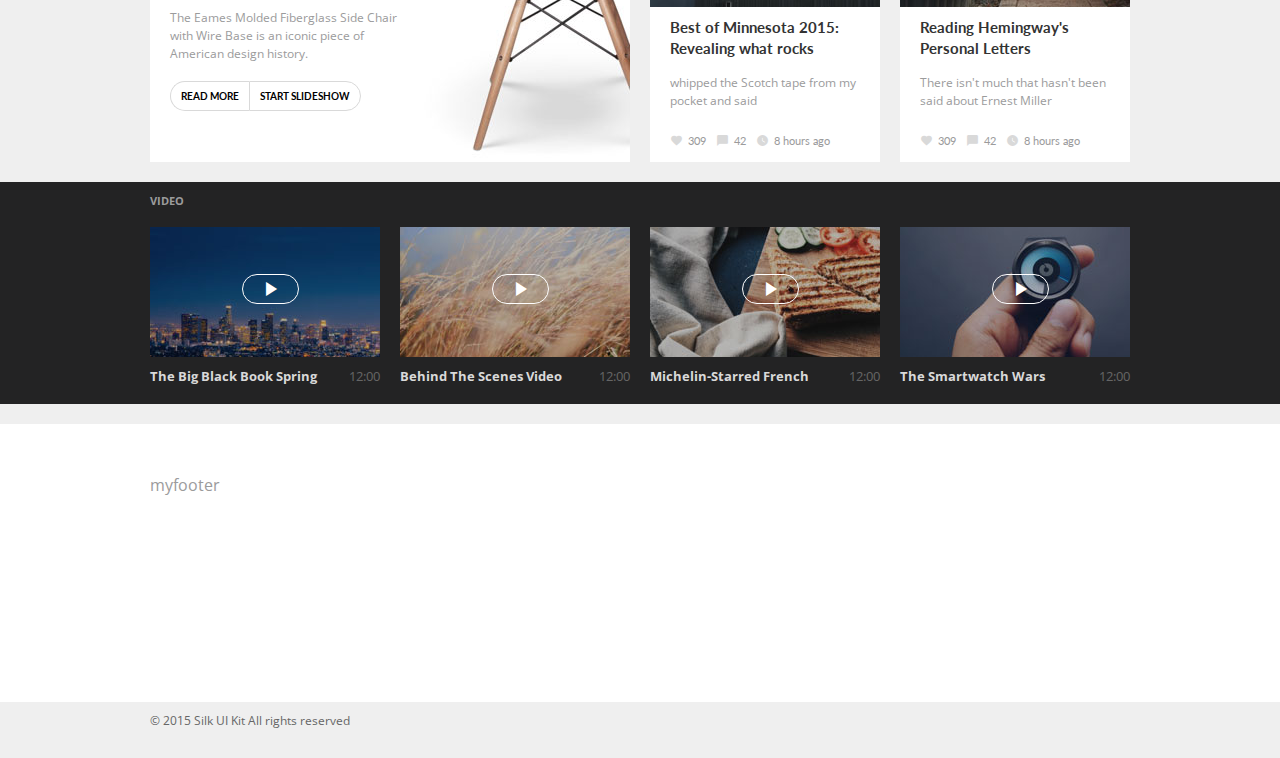
==== commit d5a8e510: "Pushing towards the completion" ====
--- a/index.html
+++ b/index.html
@@ -11,14 +11,22 @@
         <section class="grid grid--flush container--980">
           <section class="1/3 grid__cell">
             <section class="weathercontainer align-left">
-              <p>weather comp</p>
+              <section class="weatherapp">
+                <div class="weatherapp--picture"><img src="images/currentweather.png" alt="" width="" height=""></div>
+                <div class="weatherapp--texts">
+                  <p class="weatherapp--texts-location">MAURITIUS, MU 35&deg;C</p>
+                  <p class="weatherapp--texts-date">Thursday, February 16, 2017</p>
+                </div>
+              </section>
             </section>
           </section>
           <section class="1/3 grid__cell">
             <section class="logocontainer align-center"><img class="logocontainer--logo" src="images/logo.svg" height="40" width="120"></section>
           </section>
           <section class="1/3 grid__cell">
-            <section class="logincontainer align-right"><a class="btn login" href="#">login</a></section>
+            <section class="logincontainer align-right">
+              <button class="logincontainer--loginbtn" href="#">LOG IN</button>
+            </section>
           </section>
         </section>
       </section>
@@ -45,9 +53,9 @@
                       <p class="card__texts--categorytitle">CARS &amp; MOTO</p><a class="card__texts--articletitle" href="#">The 2015 Best-Dressed List: How Kate Middleton</a>
                       <p class="card__texts--articledescription">Aenean lacinia bibendum nulla sed consectetur. Aenean eu leo quam. Pellentesque ornare sem lacinia quam venenatis vestibulum.</p>
                       <div class="statistics__container">
-                        <section class="favorites"><i class="material-icons">favorite</i><span class="html">745</span></section>
-                        <section class="comments"><i class="material-icons">chat_bubble</i><span class="html">65</span></section>
-                        <section class="published"><i class="material-icons">watch_later</i><span class="html">4 hours ago</span></section>
+                        <section class="favorites"><i class="material-icons">favorite</i><span class="html">309</span></section>
+                        <section class="comments"><i class="material-icons">chat_bubble</i><span class="html">42</span></section>
+                        <section class="published"><i class="material-icons">watch_later</i><span class="html">8 hours ago</span></section>
                       </div>
                     </section>
                   </div>
@@ -76,9 +84,9 @@
                       <p class="card__texts--articledescription">whipped the Scotch tape from my pocket and said</p>
                     </section>
                     <div class="statistics__container">
-                      <section class="favorites"><i class="material-icons">favorite</i><span class="html">745</span></section>
-                      <section class="comments"><i class="material-icons">chat_bubble</i><span class="html">65</span></section>
-                      <section class="published"><i class="material-icons">watch_later</i><span class="html">4 hours ago</span></section>
+                      <section class="favorites"><i class="material-icons">favorite</i><span class="html">309</span></section>
+                      <section class="comments"><i class="material-icons">chat_bubble</i><span class="html">42</span></section>
+                      <section class="published"><i class="material-icons">watch_later</i><span class="html">8 hours ago</span></section>
                     </div>
                   </article>
                 </div>
@@ -92,7 +100,7 @@
                     <section class="authordetails"><img class="authorportrait" src="images/articles/author1.png" alt="" width="30" height="30">
                       <section class="authordetails--texts">
                         <p class="authordetails--texts-name">Jason George</p>
-                        <p class="authordetails--texts-time">4 hours ago</p>
+                        <p class="authordetails--texts-time">8 hours ago</p>
                       </section>
                     </section>
                   </article>
@@ -105,11 +113,11 @@
           <article class="news__home">
             <h2 class="news__home--title">news</h2>
             <section class="news__home--content"><img class="news__home--content--picture" src="images/articles/news1.jpg" alt="" width="190" height="133">
-              <article class="news__content"><span class="news__content--time">4 hours ago</span><a class="news__content--title" href="#">Exclusive Hell on Wheels Season 5 Episode 5 Preview Scene</a></article>
-              <article class="news__content"><span class="news__content--time">4 hours ago</span><a class="news__content--title" href="#">The 2015 Post-San Diego Comic Con Guide</a></article>
-              <article class="news__content"><span class="news__content--time">4 hours ago</span><a class="news__content--title" href="#">Dear Apple, We Need To Talk About Your Ridiculous iPhone Chargers</a></article>
-              <article class="news__content"><span class="news__content--time">4 days ago</span><a class="news__content--title" href="#">If You Ask Siri What 0 Divided By 0 Is It Gets Brutal</a></article>
-              <article class="news__content"><span class="news__content--time">4 hours ago</span><a class="news__content--title" href="#">Dr. Dre Compton Review: A Grand Finale Game Changer</a></article>
+              <article class="news__content"><span class="news__content--time">8 hours ago</span><a class="news__content--title" href="#">Exclusive Hell on Wheels Season 5 Episode 5 Preview Scene</a></article>
+              <article class="news__content"><span class="news__content--time">8 hours ago</span><a class="news__content--title" href="#">The 2015 Post-San Diego Comic Con Guide</a></article>
+              <article class="news__content"><span class="news__content--time">8 hours ago</span><a class="news__content--title" href="#">Dear Apple, We Need To Talk About Your Ridiculous iPhone Chargers</a></article>
+              <article class="news__content"><span class="news__content--time">8 days ago</span><a class="news__content--title" href="#">If You Ask Siri What 0 Divided By 0 Is It Gets Brutal</a></article>
+              <article class="news__content"><span class="news__content--time">8 hours ago</span><a class="news__content--title" href="#">Dr. Dre Compton Review: A Grand Finale Game Changer</a></article>
             </section><a class="btn--allnews" href="#">ALL NEWS</a>
           </article>
         </section>
@@ -124,6 +132,10 @@
                 <section class="card__texts">
                   <p class="card__texts--categorytitle">CARS &amp; MOTO</p><a class="card__texts--articletitle" href="#">Eames Molded Fiberglass Side Chair</a>
                   <p class="card__texts--articledescription">The Eames Molded Fiberglass Side Chair with Wire Base is an iconic piece of American design history.</p>
+                  <section class="dual--button">
+                    <button class="dual--button-readmore">READ MORE</button>
+                    <button class="dual--button-slideshow">START SLIDESHOW</button>
+                  </section>
                 </section>
               </div>
               <div class="grid__cell">
@@ -140,9 +152,9 @@
               <p class="card__texts--articledescription">whipped the Scotch tape from my pocket and said</p>
             </section>
             <div class="statistics__container">
-              <section class="favorites"><i class="material-icons">favorite</i><span class="html">745</span></section>
-              <section class="comments"><i class="material-icons">chat_bubble</i><span class="html">65</span></section>
-              <section class="published"><i class="material-icons">watch_later</i><span class="html">4 hours ago</span></section>
+              <section class="favorites"><i class="material-icons">favorite</i><span class="html">309</span></section>
+              <section class="comments"><i class="material-icons">chat_bubble</i><span class="html">42</span></section>
+              <section class="published"><i class="material-icons">watch_later</i><span class="html">8 hours ago</span></section>
             </div>
           </article>
         </section>
@@ -154,9 +166,9 @@
               <p class="card__texts--articledescription">There isn't much that hasn't been said about Ernest Miller</p>
             </section>
             <div class="statistics__container">
-              <section class="favorites"><i class="material-icons">favorite</i><span class="html">745</span></section>
-              <section class="comments"><i class="material-icons">chat_bubble</i><span class="html">65</span></section>
-              <section class="published"><i class="material-icons">watch_later</i><span class="html">4 hours ago</span></section>
+              <section class="favorites"><i class="material-icons">favorite</i><span class="html">309</span></section>
+              <section class="comments"><i class="material-icons">chat_bubble</i><span class="html">42</span></section>
+              <section class="published"><i class="material-icons">watch_later</i><span class="html">8 hours ago</span></section>
             </div>
           </article>
         </section>
--- a/global.css
+++ b/global.css
@@ -251,6 +251,11 @@
   font-size: 24px;
   margin: 0 0 20px 0; }
 
+button {
+  cursor: pointer;
+  background: none;
+  border: 0; }
+
 article {
   background: white;
   margin: 0;
@@ -335,6 +340,25 @@
     margin-right: 5.72%; }
   nav a:last-child {
     margin: 0px; }
+
+.logincontainer--loginbtn:hover {
+  background: #d9d9d9; }
+
+.logincontainer--loginbtn {
+  color: #666;
+  font-weight: bold;
+  padding: 10px;
+  border: 1px solid #d9d9d9;
+  border-radius: 20px;
+  font-family: "Lato", sans-serif;
+  font-size: 11px;
+  width: 120px;
+  letter-spacing: 0.5px; }
+  .logincontainer--loginbtn:before {
+    content: 'person';
+    padding-right: 10px;
+    font-family: "Material Icons";
+    letter-spacing: 0; }
 
 .carousel__header {
   margin-bottom: 20px; }
@@ -370,6 +394,13 @@
     font-size: 11px;
     text-transform: uppercase; }
 
+.card__container .card__deck:hover .card__picture img {
+  opacity: 0.5;
+  -webkit-transition: all 0.3s ease-in-out;
+  -moz-transition: all 0.3s ease-in-out;
+  -o-transition: all 0.3s ease-in-out;
+  transition: all 0.3s ease-in-out; }
+
 .card__container .card__deck {
   position: relative;
   margin-bottom: 20px;
@@ -378,6 +409,13 @@
     position: absolute;
     bottom: 5px;
     left: 0; }
+  .card__container .card__deck .card__picture {
+    background: black; }
+    .card__container .card__deck .card__picture img {
+      -webkit-transition: all 0.3s ease-in-out;
+      -moz-transition: all 0.3s ease-in-out;
+      -o-transition: all 0.3s ease-in-out;
+      transition: all 0.3s ease-in-out; }
 
 .card__container .card__texts--categorytitle {
   font-weight: bold;
@@ -429,6 +467,9 @@
     font-size: 24px;
     line-height: 32px;
     font-family: "Lato", sans-serif; }
+
+.card__container .twoQuarter .card__picture {
+  background: white; }
 
 .card__container .variantBlue {
   background: #3078c0;
@@ -459,8 +500,7 @@
       box-shadow: 2px 3px 7px #2166ac;
       background: #4c8ac7;
       padding: 10px 30px;
-      text-decoration: none;
-      cursor: pointer; }
+      text-decoration: none; }
     .card__container .variantBlue .card__texts--readmore:hover {
       background: #E15329;
       border-top: 1px solid #F2896D; }
@@ -474,6 +514,30 @@
 
 .card__container .twoQuarter .grid--flush .grid__cell:nth-child(2) {
   width: 222px; }
+
+.dual--button {
+  display: -webkit-flex;
+  display: -ms-flexbox;
+  display: flex;
+  -webkit-align-content: start;
+  -ms-flex-line-pack: start;
+  align-content: start; }
+  .dual--button button {
+    border-style: solid;
+    border-color: #d9d9d9;
+    background: white;
+    padding: 8px 10px;
+    font-size: 10px;
+    font-family: "Lato", sans-serif;
+    font-weight: bold; }
+  .dual--button button:hover {
+    background: #d9d9d9; }
+  .dual--button-readmore {
+    border-width: 1px 0 1px 1px;
+    border-radius: 20px 0 0 20px; }
+  .dual--button-slideshow {
+    border-width: 1px;
+    border-radius: 0 20px 20px 0; }
 
 .news__home {
   min-height: 700px;
@@ -561,3 +625,13 @@
   .authordetails .authordetails--texts-name {
     font-weight: bold;
     color: #333333; }
+
+.weatherapp p {
+  margin: 0;
+  font-size: 11px; }
+
+.weatherapp--picture {
+  margin-right: 10px; }
+
+.weatherapp--texts-location {
+  font-weight: bold; }
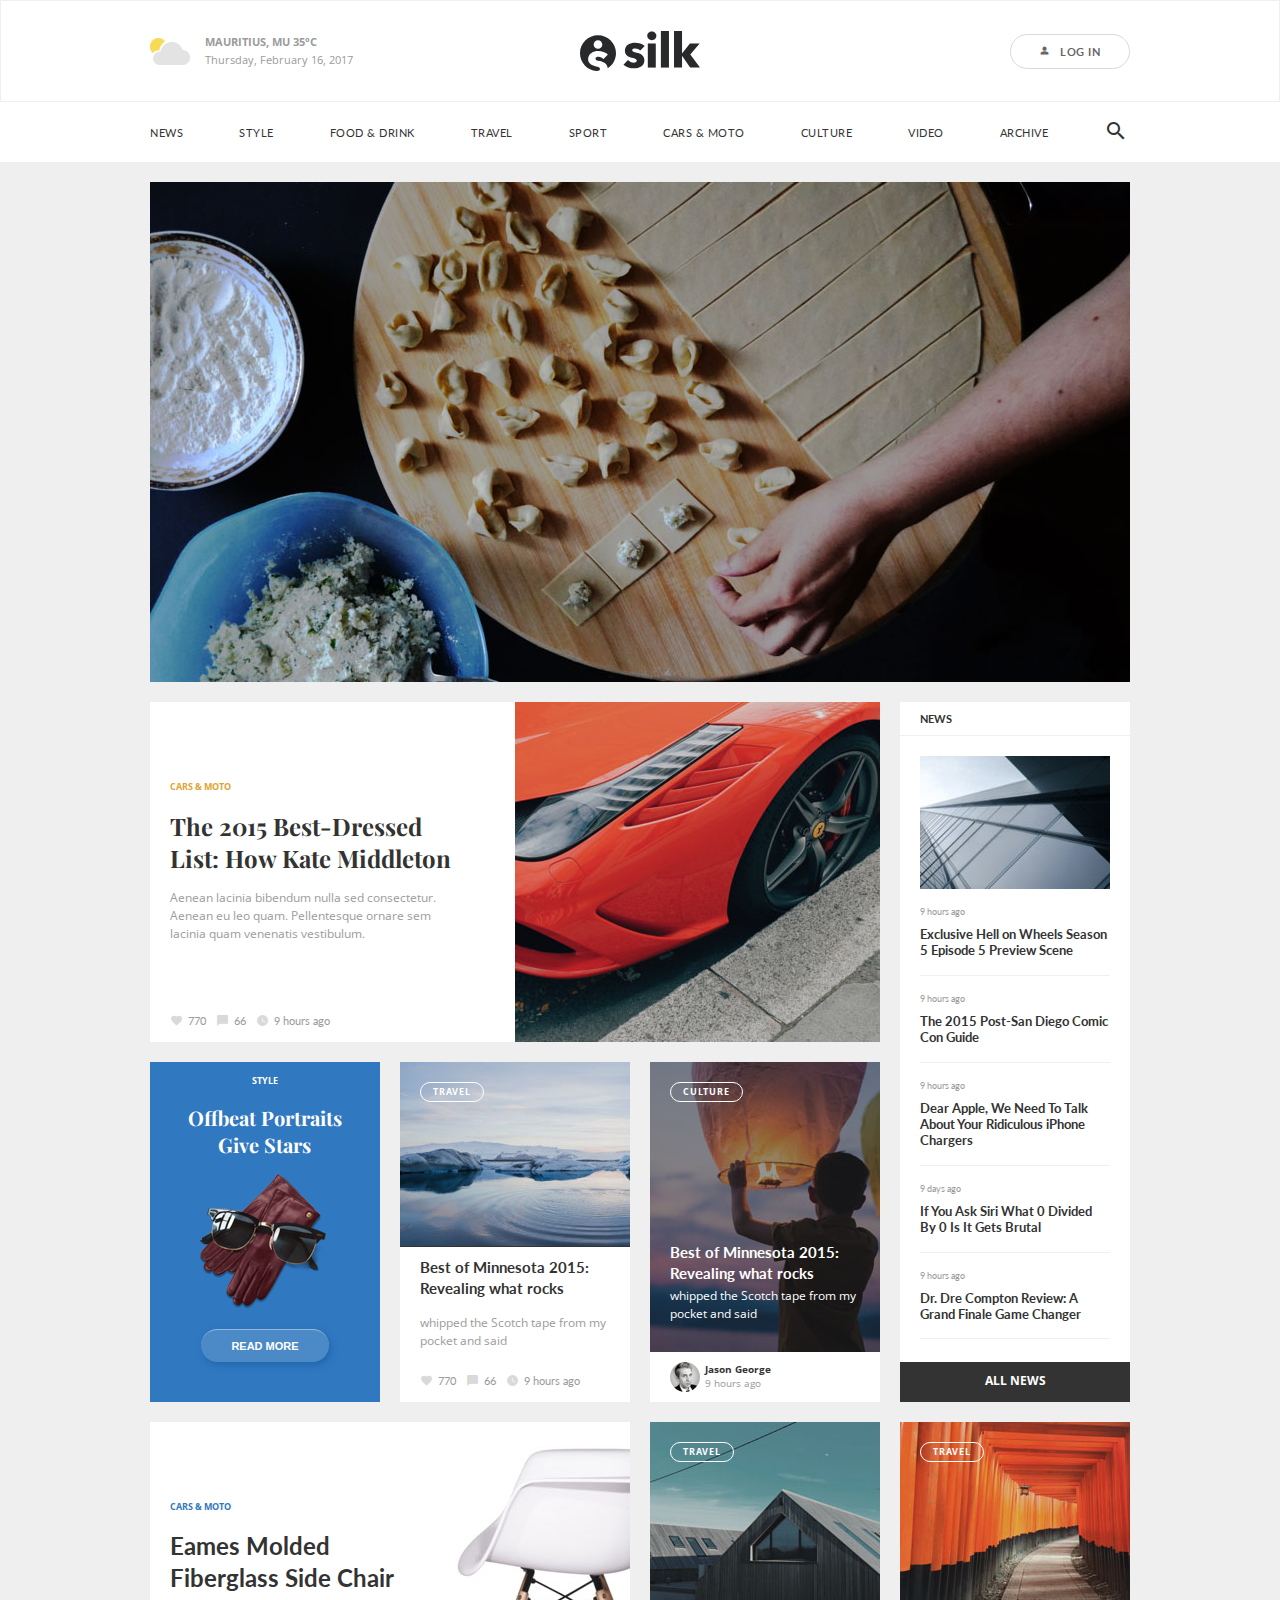
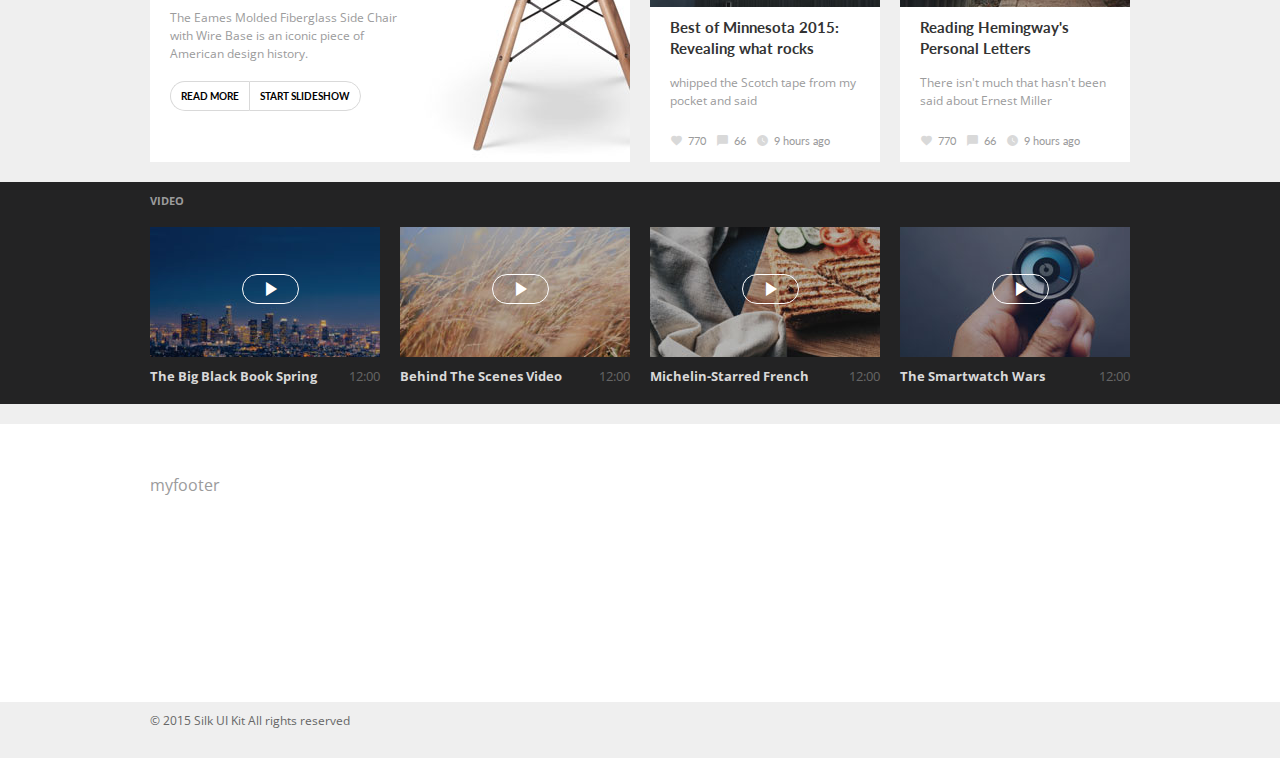
==== commit 7b62e137: "Little bug fixes and hover effects added." ====
--- a/index.html
+++ b/index.html
@@ -33,7 +33,7 @@
       <section class="container--980">
         <section class="grid">
           <section class="grid__cell">
-            <nav><a class="html" href="#" title="NEWS">NEWS</a><a class="html" href="#" title="STYLE">STYLE</a><a class="html" href="#" title="FOOD &amp; DRINK">FOOD &amp; DRINK</a><a class="html" href="#" title="TRAVEL">TRAVEL</a><a class="html" href="#" title="SPORT">SPORT</a><a class="html" href="#" title="CARS &amp; MOTO">CARS &amp; MOTO</a><a class="html" href="#" title="CULTURE">CULTURE</a><a class="html" href="#" title="VIDEO">VIDEO</a><a class="html" href="#" title="ARCHIVE">ARCHIVE</a><a href="#" title="Search"><i class="material-icons">search</i></a></nav>
+            <nav><a href="#">NEWS</a><a href="#">STYLE</a><a href="#">FOOD &amp; DRINK</a><a href="#">TRAVEL</a><a href="#">SPORT</a><a href="#">CARS &amp; MOTO</a><a href="#">CULTURE</a><a href="#">VIDEO</a><a href="#">ARCHIVE</a><a href="#"><i class="material-icons">search</i></a></nav>
           </section>
         </section>
       </section>
@@ -53,9 +53,9 @@
                       <p class="card__texts--categorytitle">CARS &amp; MOTO</p><a class="card__texts--articletitle" href="#">The 2015 Best-Dressed List: How Kate Middleton</a>
                       <p class="card__texts--articledescription">Aenean lacinia bibendum nulla sed consectetur. Aenean eu leo quam. Pellentesque ornare sem lacinia quam venenatis vestibulum.</p>
                       <div class="statistics__container">
-                        <section class="favorites"><i class="material-icons">favorite</i><span class="html">309</span></section>
-                        <section class="comments"><i class="material-icons">chat_bubble</i><span class="html">42</span></section>
-                        <section class="published"><i class="material-icons">watch_later</i><span class="html">8 hours ago</span></section>
+                        <section class="favorites"><i class="material-icons">favorite</i><span class="html">770</span></section>
+                        <section class="comments"><i class="material-icons">chat_bubble</i><span class="html">66</span></section>
+                        <section class="published"><i class="material-icons">watch_later</i><span class="html">9 hours ago</span></section>
                       </div>
                     </section>
                   </div>
@@ -84,9 +84,9 @@
                       <p class="card__texts--articledescription">whipped the Scotch tape from my pocket and said</p>
                     </section>
                     <div class="statistics__container">
-                      <section class="favorites"><i class="material-icons">favorite</i><span class="html">309</span></section>
-                      <section class="comments"><i class="material-icons">chat_bubble</i><span class="html">42</span></section>
-                      <section class="published"><i class="material-icons">watch_later</i><span class="html">8 hours ago</span></section>
+                      <section class="favorites"><i class="material-icons">favorite</i><span class="html">770</span></section>
+                      <section class="comments"><i class="material-icons">chat_bubble</i><span class="html">66</span></section>
+                      <section class="published"><i class="material-icons">watch_later</i><span class="html">9 hours ago</span></section>
                     </div>
                   </article>
                 </div>
@@ -100,7 +100,7 @@
                     <section class="authordetails"><img class="authorportrait" src="images/articles/author1.png" alt="" width="30" height="30">
                       <section class="authordetails--texts">
                         <p class="authordetails--texts-name">Jason George</p>
-                        <p class="authordetails--texts-time">8 hours ago</p>
+                        <p class="authordetails--texts-time">9 hours ago</p>
                       </section>
                     </section>
                   </article>
@@ -113,11 +113,11 @@
           <article class="news__home">
             <h2 class="news__home--title">news</h2>
             <section class="news__home--content"><img class="news__home--content--picture" src="images/articles/news1.jpg" alt="" width="190" height="133">
-              <article class="news__content"><span class="news__content--time">8 hours ago</span><a class="news__content--title" href="#">Exclusive Hell on Wheels Season 5 Episode 5 Preview Scene</a></article>
-              <article class="news__content"><span class="news__content--time">8 hours ago</span><a class="news__content--title" href="#">The 2015 Post-San Diego Comic Con Guide</a></article>
-              <article class="news__content"><span class="news__content--time">8 hours ago</span><a class="news__content--title" href="#">Dear Apple, We Need To Talk About Your Ridiculous iPhone Chargers</a></article>
-              <article class="news__content"><span class="news__content--time">8 days ago</span><a class="news__content--title" href="#">If You Ask Siri What 0 Divided By 0 Is It Gets Brutal</a></article>
-              <article class="news__content"><span class="news__content--time">8 hours ago</span><a class="news__content--title" href="#">Dr. Dre Compton Review: A Grand Finale Game Changer</a></article>
+              <article class="news__content"><span class="news__content--time">9 hours ago</span><a class="news__content--title" href="#">Exclusive Hell on Wheels Season 5 Episode 5 Preview Scene</a></article>
+              <article class="news__content"><span class="news__content--time">9 hours ago</span><a class="news__content--title" href="#">The 2015 Post-San Diego Comic Con Guide</a></article>
+              <article class="news__content"><span class="news__content--time">9 hours ago</span><a class="news__content--title" href="#">Dear Apple, We Need To Talk About Your Ridiculous iPhone Chargers</a></article>
+              <article class="news__content"><span class="news__content--time">9 days ago</span><a class="news__content--title" href="#">If You Ask Siri What 0 Divided By 0 Is It Gets Brutal</a></article>
+              <article class="news__content"><span class="news__content--time">9 hours ago</span><a class="news__content--title" href="#">Dr. Dre Compton Review: A Grand Finale Game Changer</a></article>
             </section><a class="btn--allnews" href="#">ALL NEWS</a>
           </article>
         </section>
@@ -152,9 +152,9 @@
               <p class="card__texts--articledescription">whipped the Scotch tape from my pocket and said</p>
             </section>
             <div class="statistics__container">
-              <section class="favorites"><i class="material-icons">favorite</i><span class="html">309</span></section>
-              <section class="comments"><i class="material-icons">chat_bubble</i><span class="html">42</span></section>
-              <section class="published"><i class="material-icons">watch_later</i><span class="html">8 hours ago</span></section>
+              <section class="favorites"><i class="material-icons">favorite</i><span class="html">770</span></section>
+              <section class="comments"><i class="material-icons">chat_bubble</i><span class="html">66</span></section>
+              <section class="published"><i class="material-icons">watch_later</i><span class="html">9 hours ago</span></section>
             </div>
           </article>
         </section>
@@ -166,9 +166,9 @@
               <p class="card__texts--articledescription">There isn't much that hasn't been said about Ernest Miller</p>
             </section>
             <div class="statistics__container">
-              <section class="favorites"><i class="material-icons">favorite</i><span class="html">309</span></section>
-              <section class="comments"><i class="material-icons">chat_bubble</i><span class="html">42</span></section>
-              <section class="published"><i class="material-icons">watch_later</i><span class="html">8 hours ago</span></section>
+              <section class="favorites"><i class="material-icons">favorite</i><span class="html">770</span></section>
+              <section class="comments"><i class="material-icons">chat_bubble</i><span class="html">66</span></section>
+              <section class="published"><i class="material-icons">watch_later</i><span class="html">9 hours ago</span></section>
             </div>
           </article>
         </section>
--- a/global.css
+++ b/global.css
@@ -340,6 +340,8 @@
     margin-right: 5.72%; }
   nav a:last-child {
     margin: 0px; }
+  nav a:hover {
+    color: #3078c0; }
 
 .logincontainer--loginbtn:hover {
   background: #d9d9d9; }
@@ -565,6 +567,8 @@
       color: #333333;
       margin: 8px 0 1.3em;
       display: block; }
+    .news__home .news__content--title:hover {
+      color: #e0a433; }
   .news__home .btn--allnews {
     position: absolute;
     bottom: 0;
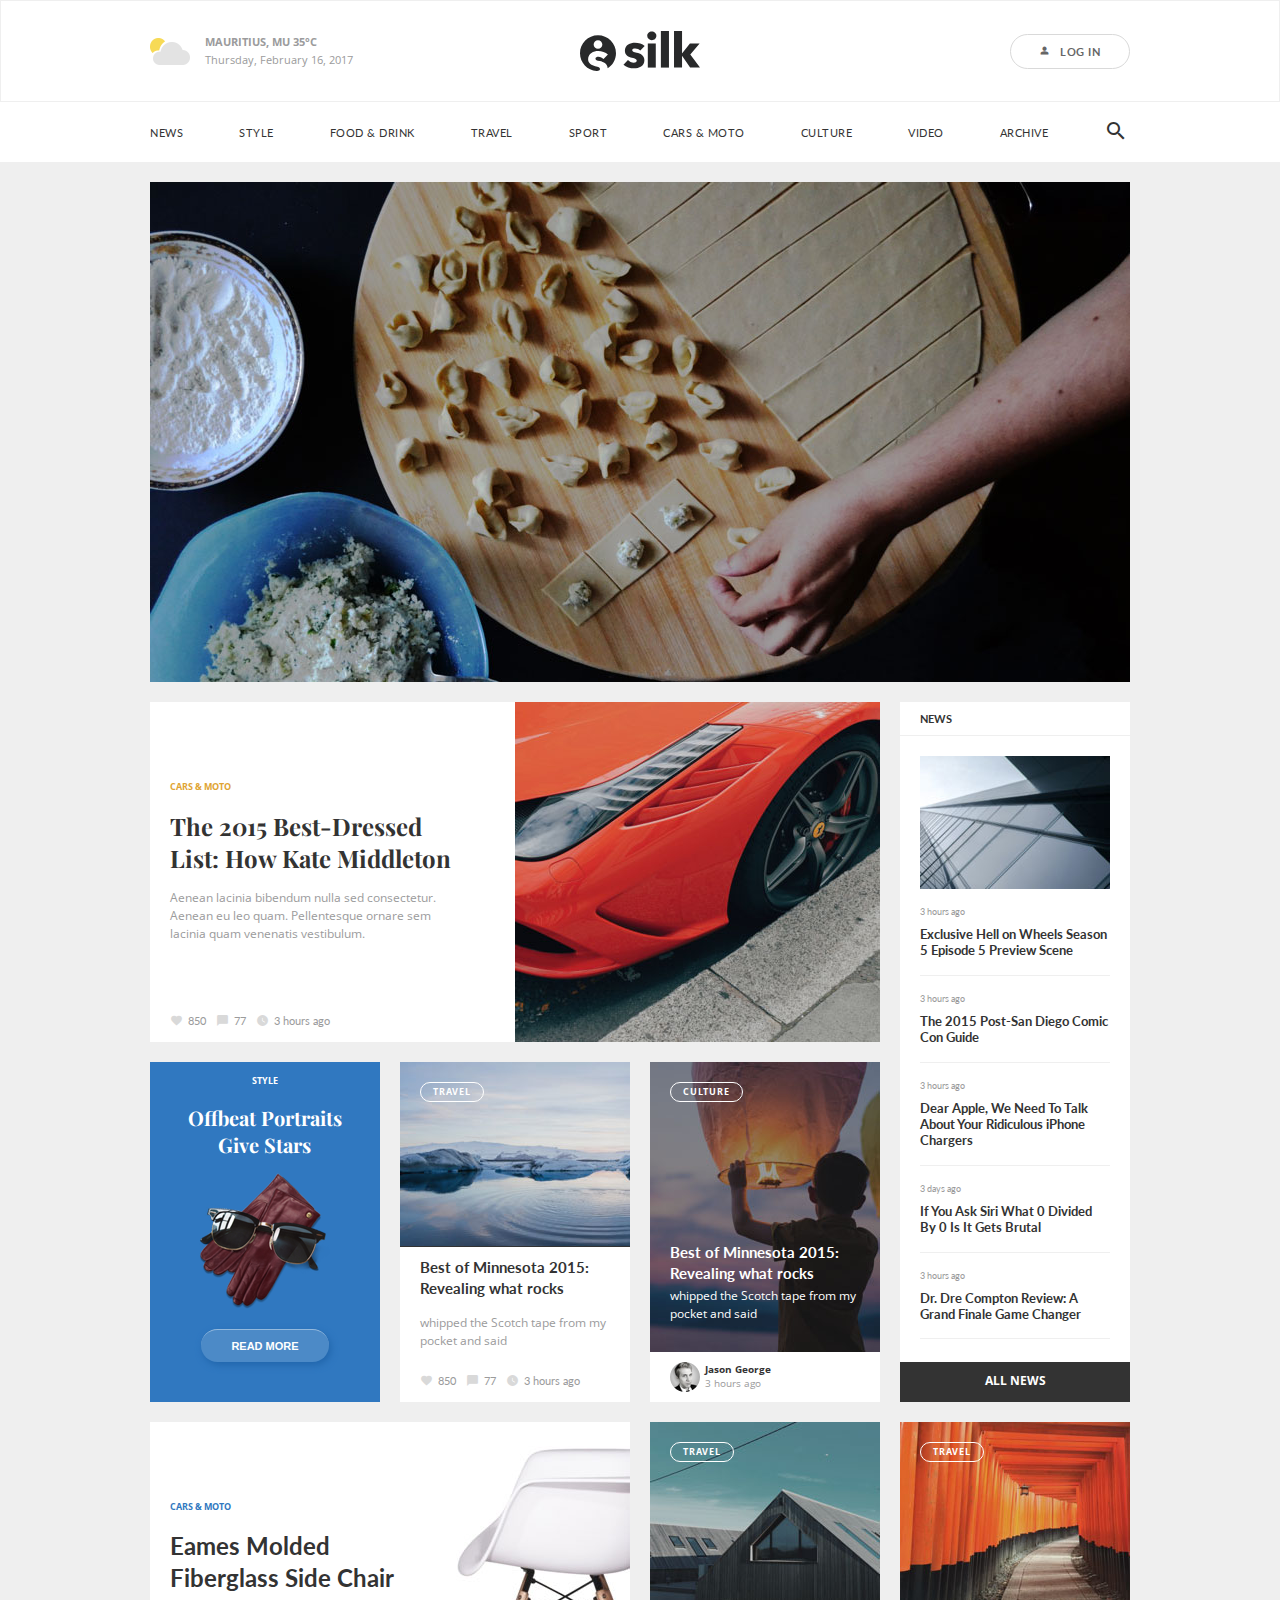
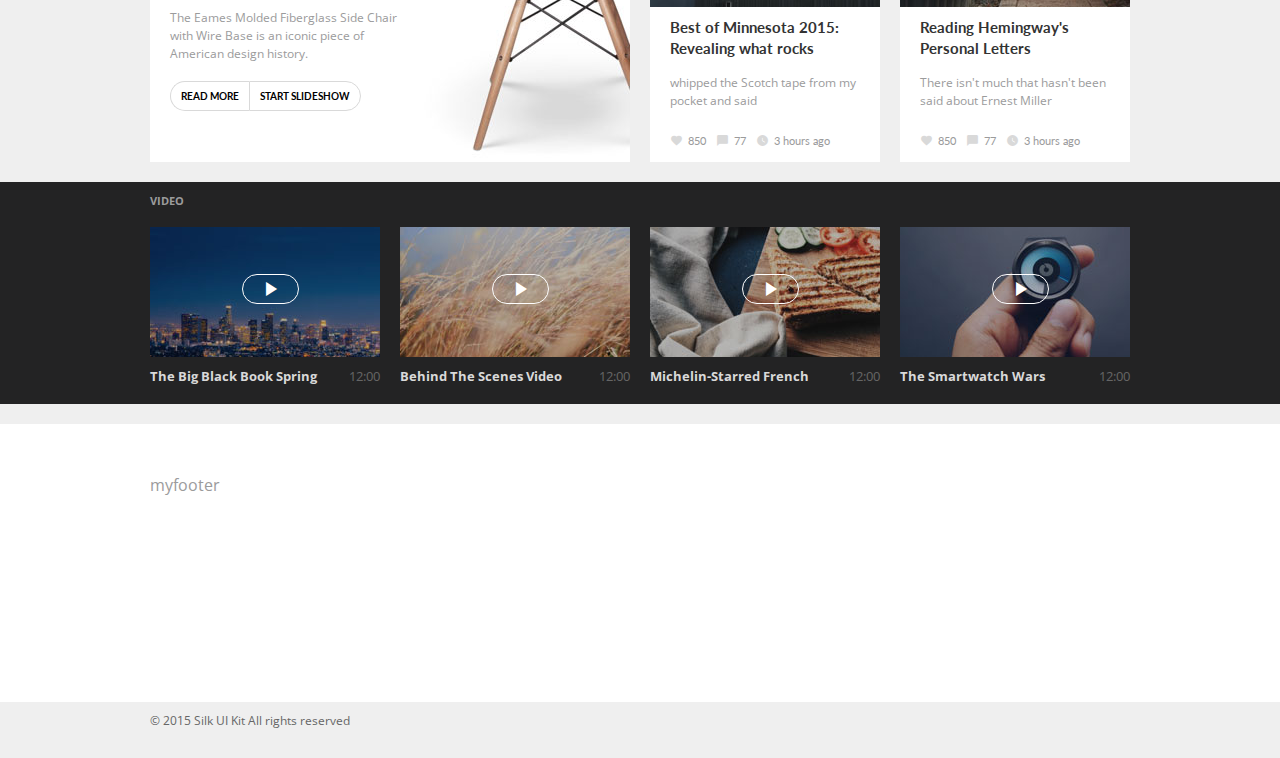
==== commit 94f9fc4f: "little adjustments" ====
--- a/index.html
+++ b/index.html
@@ -53,9 +53,9 @@
                       <p class="card__texts--categorytitle">CARS &amp; MOTO</p><a class="card__texts--articletitle" href="#">The 2015 Best-Dressed List: How Kate Middleton</a>
                       <p class="card__texts--articledescription">Aenean lacinia bibendum nulla sed consectetur. Aenean eu leo quam. Pellentesque ornare sem lacinia quam venenatis vestibulum.</p>
                       <div class="statistics__container">
-                        <section class="favorites"><i class="material-icons">favorite</i><span class="html">770</span></section>
-                        <section class="comments"><i class="material-icons">chat_bubble</i><span class="html">66</span></section>
-                        <section class="published"><i class="material-icons">watch_later</i><span class="html">9 hours ago</span></section>
+                        <section class="favorites"><i class="material-icons">favorite</i><span class="html">850</span></section>
+                        <section class="comments"><i class="material-icons">chat_bubble</i><span class="html">77</span></section>
+                        <section class="published"><i class="material-icons">watch_later</i><span class="html">3 hours ago</span></section>
                       </div>
                     </section>
                   </div>
@@ -84,9 +84,9 @@
                       <p class="card__texts--articledescription">whipped the Scotch tape from my pocket and said</p>
                     </section>
                     <div class="statistics__container">
-                      <section class="favorites"><i class="material-icons">favorite</i><span class="html">770</span></section>
-                      <section class="comments"><i class="material-icons">chat_bubble</i><span class="html">66</span></section>
-                      <section class="published"><i class="material-icons">watch_later</i><span class="html">9 hours ago</span></section>
+                      <section class="favorites"><i class="material-icons">favorite</i><span class="html">850</span></section>
+                      <section class="comments"><i class="material-icons">chat_bubble</i><span class="html">77</span></section>
+                      <section class="published"><i class="material-icons">watch_later</i><span class="html">3 hours ago</span></section>
                     </div>
                   </article>
                 </div>
@@ -100,7 +100,7 @@
                     <section class="authordetails"><img class="authorportrait" src="images/articles/author1.png" alt="" width="30" height="30">
                       <section class="authordetails--texts">
                         <p class="authordetails--texts-name">Jason George</p>
-                        <p class="authordetails--texts-time">9 hours ago</p>
+                        <p class="authordetails--texts-time">3 hours ago</p>
                       </section>
                     </section>
                   </article>
@@ -113,11 +113,11 @@
           <article class="news__home">
             <h2 class="news__home--title">news</h2>
             <section class="news__home--content"><img class="news__home--content--picture" src="images/articles/news1.jpg" alt="" width="190" height="133">
-              <article class="news__content"><span class="news__content--time">9 hours ago</span><a class="news__content--title" href="#">Exclusive Hell on Wheels Season 5 Episode 5 Preview Scene</a></article>
-              <article class="news__content"><span class="news__content--time">9 hours ago</span><a class="news__content--title" href="#">The 2015 Post-San Diego Comic Con Guide</a></article>
-              <article class="news__content"><span class="news__content--time">9 hours ago</span><a class="news__content--title" href="#">Dear Apple, We Need To Talk About Your Ridiculous iPhone Chargers</a></article>
-              <article class="news__content"><span class="news__content--time">9 days ago</span><a class="news__content--title" href="#">If You Ask Siri What 0 Divided By 0 Is It Gets Brutal</a></article>
-              <article class="news__content"><span class="news__content--time">9 hours ago</span><a class="news__content--title" href="#">Dr. Dre Compton Review: A Grand Finale Game Changer</a></article>
+              <article class="news__content"><span class="news__content--time">3 hours ago</span><a class="news__content--title" href="#">Exclusive Hell on Wheels Season 5 Episode 5 Preview Scene</a></article>
+              <article class="news__content"><span class="news__content--time">3 hours ago</span><a class="news__content--title" href="#">The 2015 Post-San Diego Comic Con Guide</a></article>
+              <article class="news__content"><span class="news__content--time">3 hours ago</span><a class="news__content--title" href="#">Dear Apple, We Need To Talk About Your Ridiculous iPhone Chargers</a></article>
+              <article class="news__content"><span class="news__content--time">3 days ago</span><a class="news__content--title" href="#">If You Ask Siri What 0 Divided By 0 Is It Gets Brutal</a></article>
+              <article class="news__content"><span class="news__content--time">3 hours ago</span><a class="news__content--title" href="#">Dr. Dre Compton Review: A Grand Finale Game Changer</a></article>
             </section><a class="btn--allnews" href="#">ALL NEWS</a>
           </article>
         </section>
@@ -152,9 +152,9 @@
               <p class="card__texts--articledescription">whipped the Scotch tape from my pocket and said</p>
             </section>
             <div class="statistics__container">
-              <section class="favorites"><i class="material-icons">favorite</i><span class="html">770</span></section>
-              <section class="comments"><i class="material-icons">chat_bubble</i><span class="html">66</span></section>
-              <section class="published"><i class="material-icons">watch_later</i><span class="html">9 hours ago</span></section>
+              <section class="favorites"><i class="material-icons">favorite</i><span class="html">850</span></section>
+              <section class="comments"><i class="material-icons">chat_bubble</i><span class="html">77</span></section>
+              <section class="published"><i class="material-icons">watch_later</i><span class="html">3 hours ago</span></section>
             </div>
           </article>
         </section>
@@ -166,9 +166,9 @@
               <p class="card__texts--articledescription">There isn't much that hasn't been said about Ernest Miller</p>
             </section>
             <div class="statistics__container">
-              <section class="favorites"><i class="material-icons">favorite</i><span class="html">770</span></section>
-              <section class="comments"><i class="material-icons">chat_bubble</i><span class="html">66</span></section>
-              <section class="published"><i class="material-icons">watch_later</i><span class="html">9 hours ago</span></section>
+              <section class="favorites"><i class="material-icons">favorite</i><span class="html">850</span></section>
+              <section class="comments"><i class="material-icons">chat_bubble</i><span class="html">77</span></section>
+              <section class="published"><i class="material-icons">watch_later</i><span class="html">3 hours ago</span></section>
             </div>
           </article>
         </section>
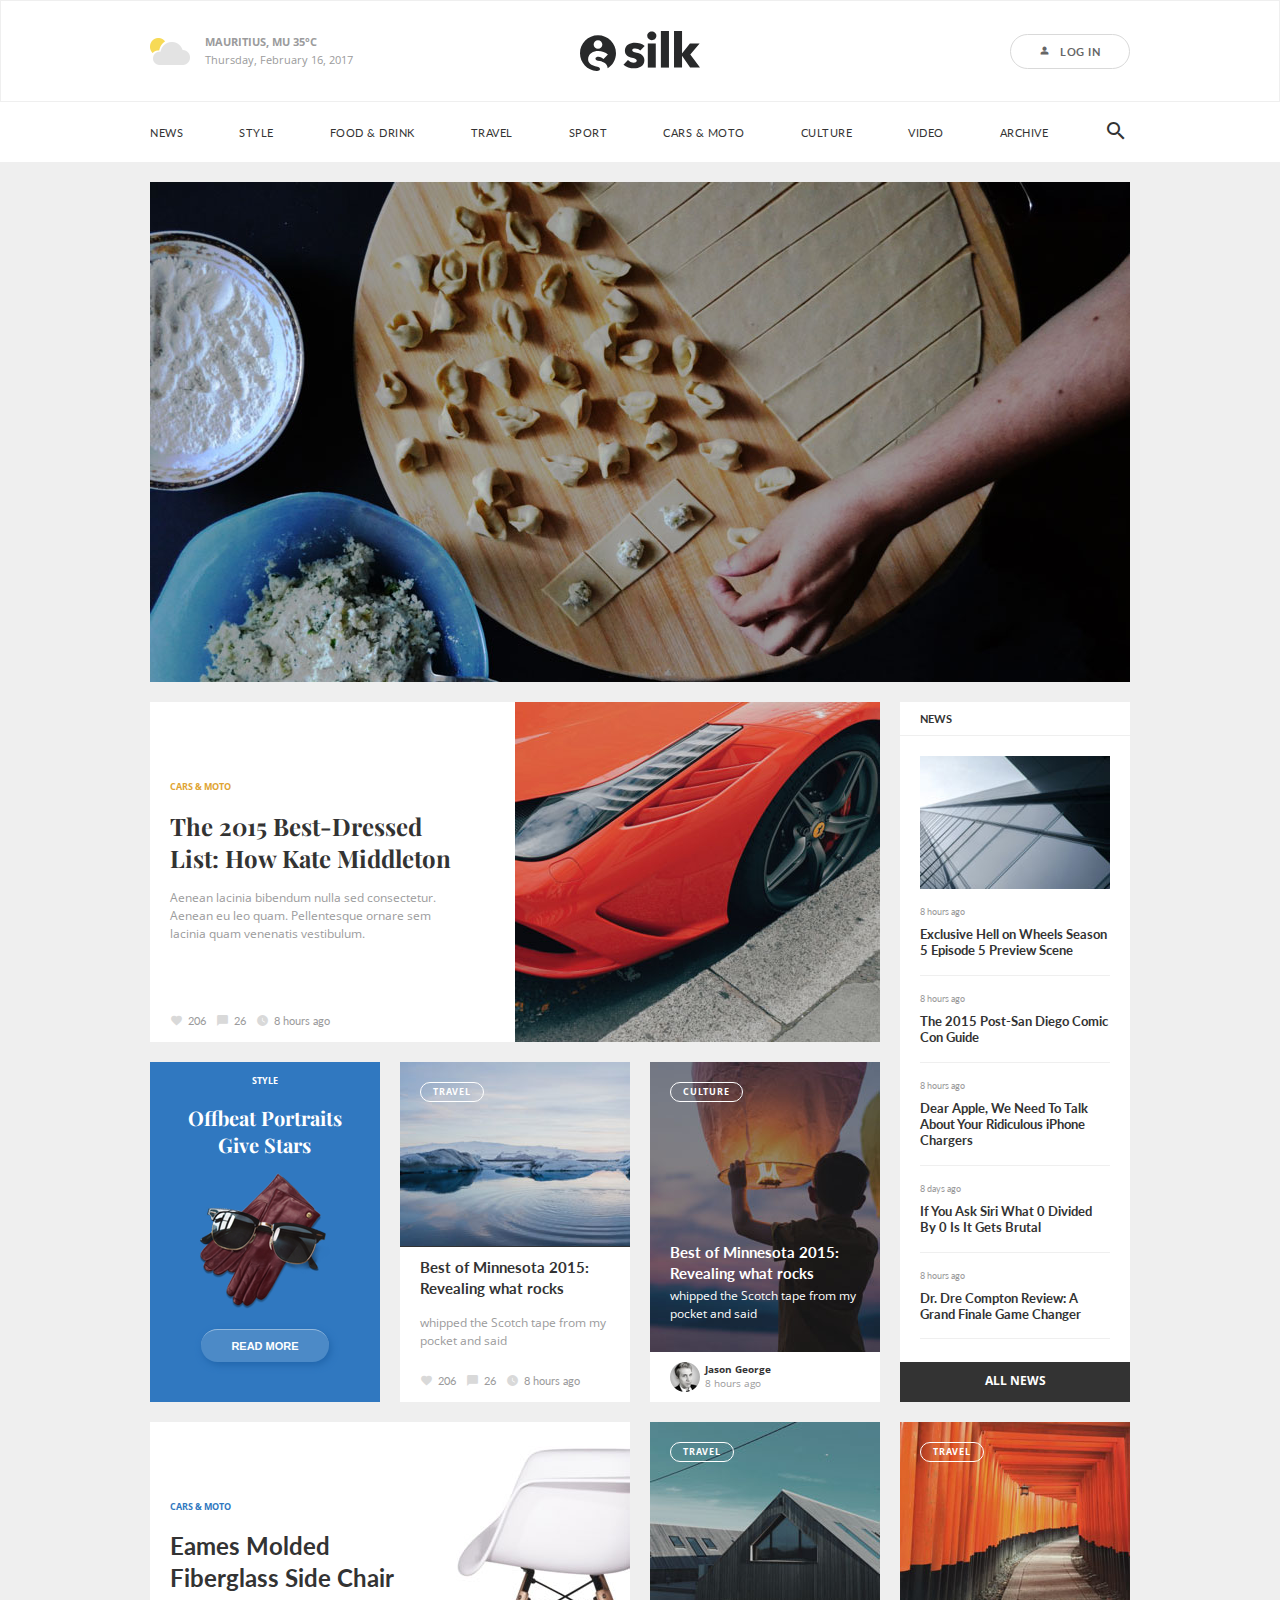
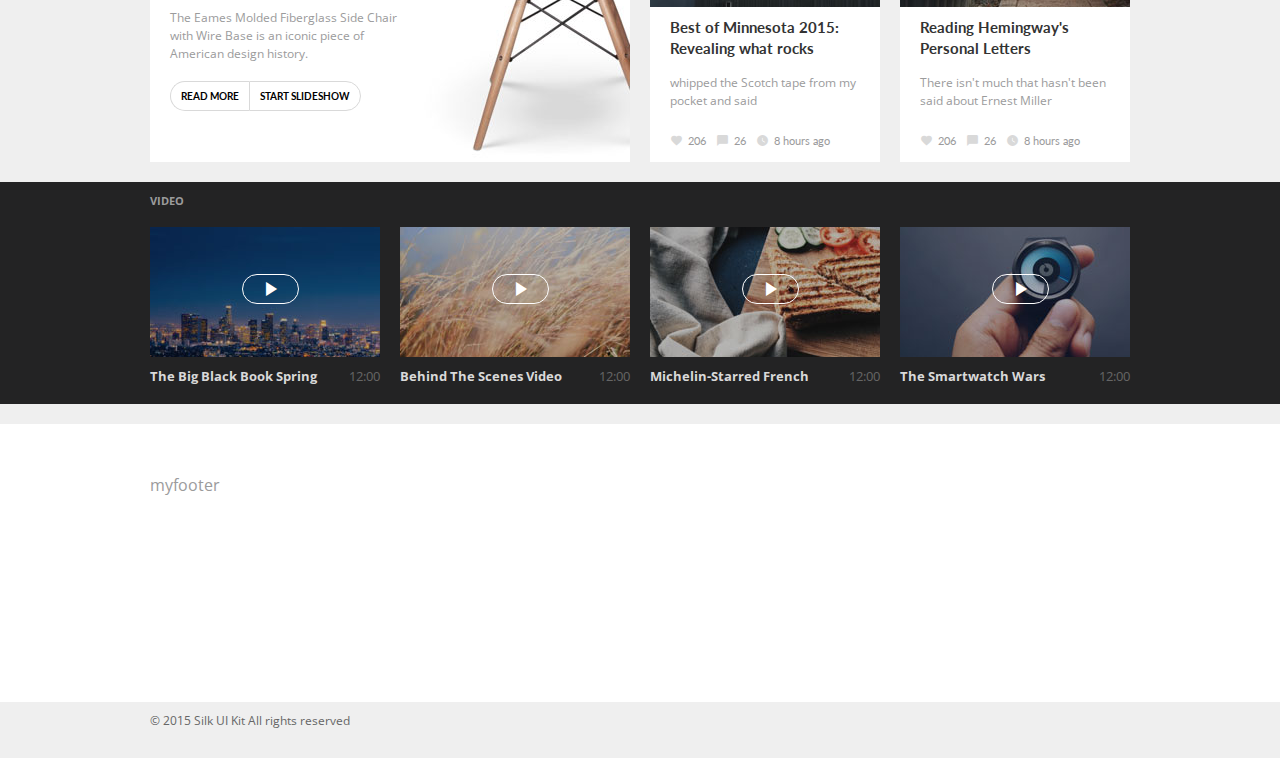
==== commit e25e3cd6: "Fixing Card 5 Bugs" ====
--- a/index.html
+++ b/index.html
@@ -53,9 +53,9 @@
                       <p class="card__texts--categorytitle">CARS &amp; MOTO</p><a class="card__texts--articletitle" href="#">The 2015 Best-Dressed List: How Kate Middleton</a>
                       <p class="card__texts--articledescription">Aenean lacinia bibendum nulla sed consectetur. Aenean eu leo quam. Pellentesque ornare sem lacinia quam venenatis vestibulum.</p>
                       <div class="statistics__container">
-                        <section class="favorites"><i class="material-icons">favorite</i><span class="html">850</span></section>
-                        <section class="comments"><i class="material-icons">chat_bubble</i><span class="html">77</span></section>
-                        <section class="published"><i class="material-icons">watch_later</i><span class="html">3 hours ago</span></section>
+                        <section class="favorites"><i class="material-icons">favorite</i><span class="html">206</span></section>
+                        <section class="comments"><i class="material-icons">chat_bubble</i><span class="html">26</span></section>
+                        <section class="published"><i class="material-icons">watch_later</i><span class="html">8 hours ago</span></section>
                       </div>
                     </section>
                   </div>
@@ -84,9 +84,9 @@
                       <p class="card__texts--articledescription">whipped the Scotch tape from my pocket and said</p>
                     </section>
                     <div class="statistics__container">
-                      <section class="favorites"><i class="material-icons">favorite</i><span class="html">850</span></section>
-                      <section class="comments"><i class="material-icons">chat_bubble</i><span class="html">77</span></section>
-                      <section class="published"><i class="material-icons">watch_later</i><span class="html">3 hours ago</span></section>
+                      <section class="favorites"><i class="material-icons">favorite</i><span class="html">206</span></section>
+                      <section class="comments"><i class="material-icons">chat_bubble</i><span class="html">26</span></section>
+                      <section class="published"><i class="material-icons">watch_later</i><span class="html">8 hours ago</span></section>
                     </div>
                   </article>
                 </div>
@@ -100,7 +100,7 @@
                     <section class="authordetails"><img class="authorportrait" src="images/articles/author1.png" alt="" width="30" height="30">
                       <section class="authordetails--texts">
                         <p class="authordetails--texts-name">Jason George</p>
-                        <p class="authordetails--texts-time">3 hours ago</p>
+                        <p class="authordetails--texts-time">8 hours ago</p>
                       </section>
                     </section>
                   </article>
@@ -113,11 +113,11 @@
           <article class="news__home">
             <h2 class="news__home--title">news</h2>
             <section class="news__home--content"><img class="news__home--content--picture" src="images/articles/news1.jpg" alt="" width="190" height="133">
-              <article class="news__content"><span class="news__content--time">3 hours ago</span><a class="news__content--title" href="#">Exclusive Hell on Wheels Season 5 Episode 5 Preview Scene</a></article>
-              <article class="news__content"><span class="news__content--time">3 hours ago</span><a class="news__content--title" href="#">The 2015 Post-San Diego Comic Con Guide</a></article>
-              <article class="news__content"><span class="news__content--time">3 hours ago</span><a class="news__content--title" href="#">Dear Apple, We Need To Talk About Your Ridiculous iPhone Chargers</a></article>
-              <article class="news__content"><span class="news__content--time">3 days ago</span><a class="news__content--title" href="#">If You Ask Siri What 0 Divided By 0 Is It Gets Brutal</a></article>
-              <article class="news__content"><span class="news__content--time">3 hours ago</span><a class="news__content--title" href="#">Dr. Dre Compton Review: A Grand Finale Game Changer</a></article>
+              <article class="news__content"><span class="news__content--time">8 hours ago</span><a class="news__content--title" href="#">Exclusive Hell on Wheels Season 5 Episode 5 Preview Scene</a></article>
+              <article class="news__content"><span class="news__content--time">8 hours ago</span><a class="news__content--title" href="#">The 2015 Post-San Diego Comic Con Guide</a></article>
+              <article class="news__content"><span class="news__content--time">8 hours ago</span><a class="news__content--title" href="#">Dear Apple, We Need To Talk About Your Ridiculous iPhone Chargers</a></article>
+              <article class="news__content"><span class="news__content--time">8 days ago</span><a class="news__content--title" href="#">If You Ask Siri What 0 Divided By 0 Is It Gets Brutal</a></article>
+              <article class="news__content"><span class="news__content--time">8 hours ago</span><a class="news__content--title" href="#">Dr. Dre Compton Review: A Grand Finale Game Changer</a></article>
             </section><a class="btn--allnews" href="#">ALL NEWS</a>
           </article>
         </section>
@@ -127,21 +127,15 @@
       <section class="grid">
         <section class="grid__cell 2/4">
           <article class="card__deck twoQuarter">
-            <div class="grid grid--flush">
-              <div class="grid__cell">
-                <section class="card__texts">
-                  <p class="card__texts--categorytitle">CARS &amp; MOTO</p><a class="card__texts--articletitle" href="#">Eames Molded Fiberglass Side Chair</a>
-                  <p class="card__texts--articledescription">The Eames Molded Fiberglass Side Chair with Wire Base is an iconic piece of American design history.</p>
-                  <section class="dual--button">
-                    <button class="dual--button-readmore">READ MORE</button>
-                    <button class="dual--button-slideshow">START SLIDESHOW</button>
-                  </section>
-                </section>
-              </div>
-              <div class="grid__cell">
-                <section class="card__picture"><img src="images/articles/article5.jpg" alt="" width="222" height="340"></section>
-              </div>
-            </div>
+            <section class="card__picture"><img src="images/articles/article5.jpg" alt="" width="222" height="340"></section>
+            <section class="card__texts">
+              <p class="card__texts--categorytitle">CARS &amp; MOTO</p><a class="card__texts--articletitle" href="#">Eames Molded Fiberglass Side Chair</a>
+              <p class="card__texts--articledescription">The Eames Molded Fiberglass Side Chair with Wire Base is an iconic piece of American design history.</p>
+              <section class="dual--button">
+                <button class="dual--button-readmore">READ MORE</button>
+                <button class="dual--button-slideshow">START SLIDESHOW</button>
+              </section>
+            </section>
           </article>
         </section>
         <section class="grid__cell 1/4">
@@ -152,9 +146,9 @@
               <p class="card__texts--articledescription">whipped the Scotch tape from my pocket and said</p>
             </section>
             <div class="statistics__container">
-              <section class="favorites"><i class="material-icons">favorite</i><span class="html">850</span></section>
-              <section class="comments"><i class="material-icons">chat_bubble</i><span class="html">77</span></section>
-              <section class="published"><i class="material-icons">watch_later</i><span class="html">3 hours ago</span></section>
+              <section class="favorites"><i class="material-icons">favorite</i><span class="html">206</span></section>
+              <section class="comments"><i class="material-icons">chat_bubble</i><span class="html">26</span></section>
+              <section class="published"><i class="material-icons">watch_later</i><span class="html">8 hours ago</span></section>
             </div>
           </article>
         </section>
@@ -166,9 +160,9 @@
               <p class="card__texts--articledescription">There isn't much that hasn't been said about Ernest Miller</p>
             </section>
             <div class="statistics__container">
-              <section class="favorites"><i class="material-icons">favorite</i><span class="html">850</span></section>
-              <section class="comments"><i class="material-icons">chat_bubble</i><span class="html">77</span></section>
-              <section class="published"><i class="material-icons">watch_later</i><span class="html">3 hours ago</span></section>
+              <section class="favorites"><i class="material-icons">favorite</i><span class="html">206</span></section>
+              <section class="comments"><i class="material-icons">chat_bubble</i><span class="html">26</span></section>
+              <section class="published"><i class="material-icons">watch_later</i><span class="html">8 hours ago</span></section>
             </div>
           </article>
         </section>
--- a/global.css
+++ b/global.css
@@ -462,7 +462,9 @@
   height: 290px; }
 
 .card__container .twoQuarter .card__texts {
-  padding: 76px 0 0 20px; }
+  padding: 76px 0 0 20px;
+  max-width: 260px;
+  position: absolute; }
   .card__container .twoQuarter .card__texts--categorytitle {
     color: #3078c0; }
   .card__container .twoQuarter .card__texts--articletitle {
@@ -471,7 +473,11 @@
     font-family: "Lato", sans-serif; }
 
 .card__container .twoQuarter .card__picture {
-  background: white; }
+  background: white;
+  position: absolute;
+  right: 0; }
+  .card__container .twoQuarter .card__picture img {
+    width: auto; }
 
 .card__container .variantBlue {
   background: #3078c0;
@@ -510,12 +516,6 @@
       width: auto;
       margin: 0 auto;
       margin-bottom: 20px; }
-
-.card__container .twoQuarter .grid--flush .grid__cell:first-child {
-  width: 258px; }
-
-.card__container .twoQuarter .grid--flush .grid__cell:nth-child(2) {
-  width: 222px; }
 
 .dual--button {
   display: -webkit-flex;
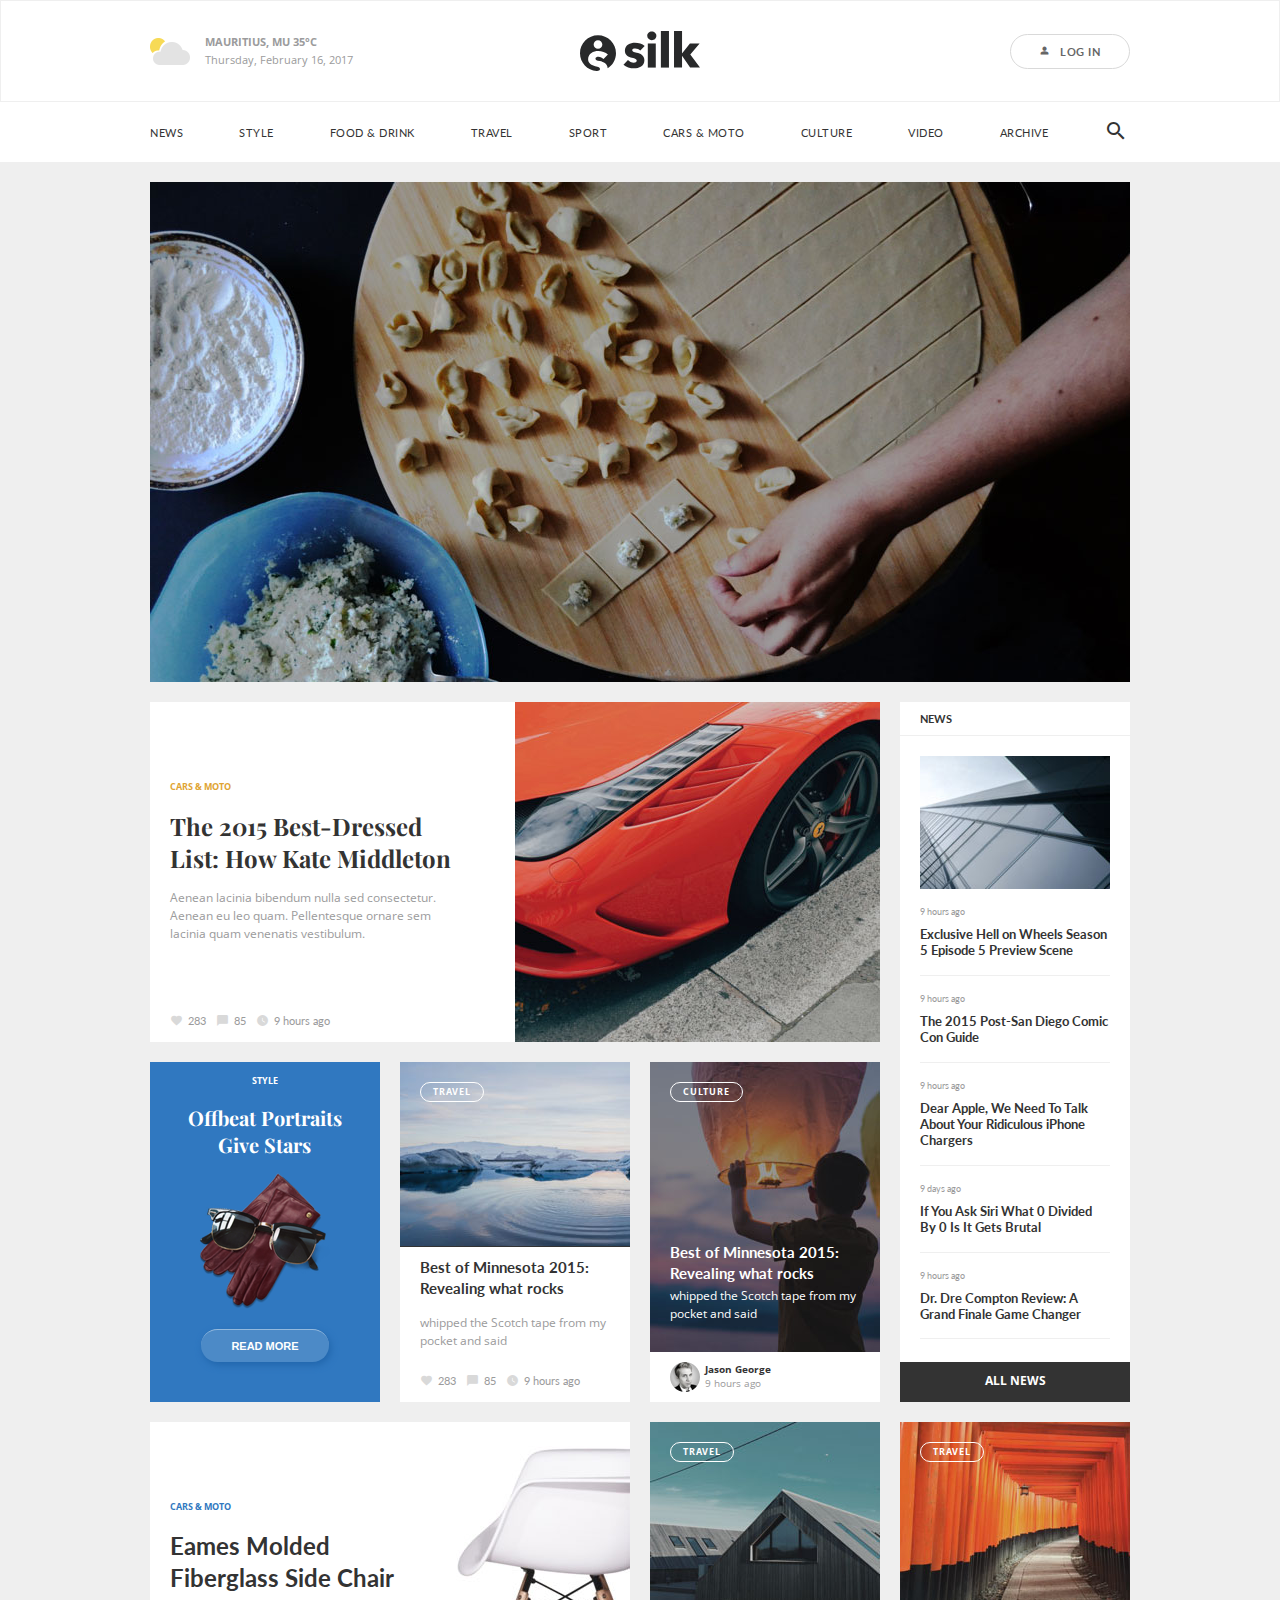
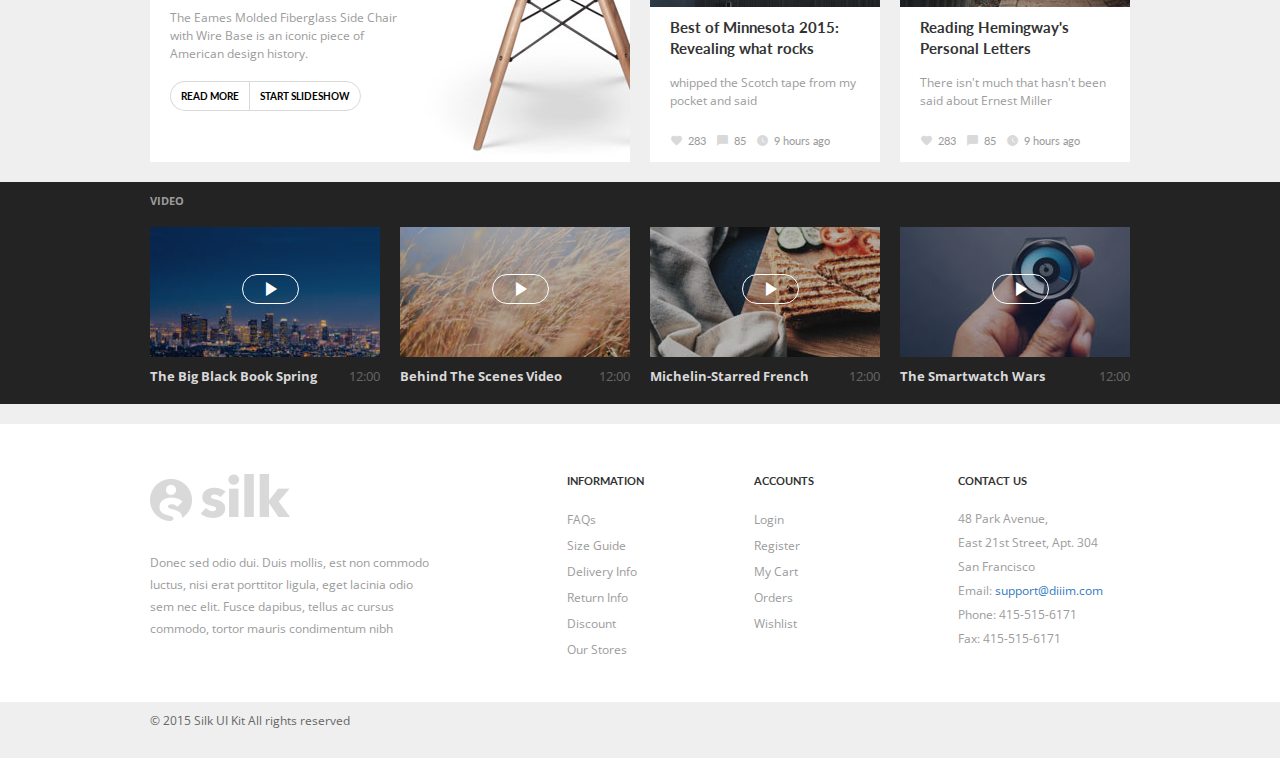
==== commit e0039486: "Completing the Integration. So far everything OK" ====
--- a/index.html
+++ b/index.html
@@ -53,9 +53,9 @@
                       <p class="card__texts--categorytitle">CARS &amp; MOTO</p><a class="card__texts--articletitle" href="#">The 2015 Best-Dressed List: How Kate Middleton</a>
                       <p class="card__texts--articledescription">Aenean lacinia bibendum nulla sed consectetur. Aenean eu leo quam. Pellentesque ornare sem lacinia quam venenatis vestibulum.</p>
                       <div class="statistics__container">
-                        <section class="favorites"><i class="material-icons">favorite</i><span class="html">206</span></section>
-                        <section class="comments"><i class="material-icons">chat_bubble</i><span class="html">26</span></section>
-                        <section class="published"><i class="material-icons">watch_later</i><span class="html">8 hours ago</span></section>
+                        <section class="favorites"><i class="material-icons">favorite</i><span class="html">283</span></section>
+                        <section class="comments"><i class="material-icons">chat_bubble</i><span class="html">85</span></section>
+                        <section class="published"><i class="material-icons">watch_later</i><span class="html">9 hours ago</span></section>
                       </div>
                     </section>
                   </div>
@@ -84,9 +84,9 @@
                       <p class="card__texts--articledescription">whipped the Scotch tape from my pocket and said</p>
                     </section>
                     <div class="statistics__container">
-                      <section class="favorites"><i class="material-icons">favorite</i><span class="html">206</span></section>
-                      <section class="comments"><i class="material-icons">chat_bubble</i><span class="html">26</span></section>
-                      <section class="published"><i class="material-icons">watch_later</i><span class="html">8 hours ago</span></section>
+                      <section class="favorites"><i class="material-icons">favorite</i><span class="html">283</span></section>
+                      <section class="comments"><i class="material-icons">chat_bubble</i><span class="html">85</span></section>
+                      <section class="published"><i class="material-icons">watch_later</i><span class="html">9 hours ago</span></section>
                     </div>
                   </article>
                 </div>
@@ -100,7 +100,7 @@
                     <section class="authordetails"><img class="authorportrait" src="images/articles/author1.png" alt="" width="30" height="30">
                       <section class="authordetails--texts">
                         <p class="authordetails--texts-name">Jason George</p>
-                        <p class="authordetails--texts-time">8 hours ago</p>
+                        <p class="authordetails--texts-time">9 hours ago</p>
                       </section>
                     </section>
                   </article>
@@ -113,11 +113,11 @@
           <article class="news__home">
             <h2 class="news__home--title">news</h2>
             <section class="news__home--content"><img class="news__home--content--picture" src="images/articles/news1.jpg" alt="" width="190" height="133">
-              <article class="news__content"><span class="news__content--time">8 hours ago</span><a class="news__content--title" href="#">Exclusive Hell on Wheels Season 5 Episode 5 Preview Scene</a></article>
-              <article class="news__content"><span class="news__content--time">8 hours ago</span><a class="news__content--title" href="#">The 2015 Post-San Diego Comic Con Guide</a></article>
-              <article class="news__content"><span class="news__content--time">8 hours ago</span><a class="news__content--title" href="#">Dear Apple, We Need To Talk About Your Ridiculous iPhone Chargers</a></article>
-              <article class="news__content"><span class="news__content--time">8 days ago</span><a class="news__content--title" href="#">If You Ask Siri What 0 Divided By 0 Is It Gets Brutal</a></article>
-              <article class="news__content"><span class="news__content--time">8 hours ago</span><a class="news__content--title" href="#">Dr. Dre Compton Review: A Grand Finale Game Changer</a></article>
+              <article class="news__content"><span class="news__content--time">9 hours ago</span><a class="news__content--title" href="#">Exclusive Hell on Wheels Season 5 Episode 5 Preview Scene</a></article>
+              <article class="news__content"><span class="news__content--time">9 hours ago</span><a class="news__content--title" href="#">The 2015 Post-San Diego Comic Con Guide</a></article>
+              <article class="news__content"><span class="news__content--time">9 hours ago</span><a class="news__content--title" href="#">Dear Apple, We Need To Talk About Your Ridiculous iPhone Chargers</a></article>
+              <article class="news__content"><span class="news__content--time">9 days ago</span><a class="news__content--title" href="#">If You Ask Siri What 0 Divided By 0 Is It Gets Brutal</a></article>
+              <article class="news__content"><span class="news__content--time">9 hours ago</span><a class="news__content--title" href="#">Dr. Dre Compton Review: A Grand Finale Game Changer</a></article>
             </section><a class="btn--allnews" href="#">ALL NEWS</a>
           </article>
         </section>
@@ -146,9 +146,9 @@
               <p class="card__texts--articledescription">whipped the Scotch tape from my pocket and said</p>
             </section>
             <div class="statistics__container">
-              <section class="favorites"><i class="material-icons">favorite</i><span class="html">206</span></section>
-              <section class="comments"><i class="material-icons">chat_bubble</i><span class="html">26</span></section>
-              <section class="published"><i class="material-icons">watch_later</i><span class="html">8 hours ago</span></section>
+              <section class="favorites"><i class="material-icons">favorite</i><span class="html">283</span></section>
+              <section class="comments"><i class="material-icons">chat_bubble</i><span class="html">85</span></section>
+              <section class="published"><i class="material-icons">watch_later</i><span class="html">9 hours ago</span></section>
             </div>
           </article>
         </section>
@@ -160,9 +160,9 @@
               <p class="card__texts--articledescription">There isn't much that hasn't been said about Ernest Miller</p>
             </section>
             <div class="statistics__container">
-              <section class="favorites"><i class="material-icons">favorite</i><span class="html">206</span></section>
-              <section class="comments"><i class="material-icons">chat_bubble</i><span class="html">26</span></section>
-              <section class="published"><i class="material-icons">watch_later</i><span class="html">8 hours ago</span></section>
+              <section class="favorites"><i class="material-icons">favorite</i><span class="html">283</span></section>
+              <section class="comments"><i class="material-icons">chat_bubble</i><span class="html">85</span></section>
+              <section class="published"><i class="material-icons">watch_later</i><span class="html">9 hours ago</span></section>
             </div>
           </article>
         </section>
@@ -194,7 +194,38 @@
     <section class="footer__container container--fluid">
       <section class="footer__content container--980">
         <section class="grid">
-          <section class="grid__cell 1/3">myfooter</section>
+          <section class="grid__cell 3/4">
+            <section class="grid">
+              <section class="grid__cell 1/2">
+                <section class="footer__content--disclaimer"><img class="logoSilkLight" src="images/logo_silk_light.png" alt="Silk Magazine" width="140" height="48">
+                  <p class="footer__content--disclaimer-texts">Donec sed odio dui. Duis mollis, est non commodo luctus, nisi erat porttitor ligula, eget lacinia odio sem nec elit. Fusce dapibus, tellus ac cursus commodo, tortor mauris condimentum nibh</p>
+                </section>
+              </section>
+              <section class="grid__cell 1/2">
+                <section class="grid">
+                  <section class="grid__cell 1/2">
+                    <section class="footer__sectors">
+                      <h2 class="footer__content--title">INFORMATION</h2><a class="footer__content--links" href="#">FAQs</a><a class="footer__content--links" href="#">Size Guide</a><a class="footer__content--links" href="#">Delivery Info</a><a class="footer__content--links" href="#">Return Info</a><a class="footer__content--links" href="#">Discount</a><a class="footer__content--links" href="#">Our Stores</a>
+                    </section>
+                  </section>
+                  <section class="grid__cell sectors 1/2">
+                    <section class="footer__sectors">
+                      <h2 class="footer__content--title">ACCOUNTS</h2><a class="footer__content--links" href="#">Login</a><a class="footer__content--links" href="#">Register</a><a class="footer__content--links" href="#">My Cart</a><a class="footer__content--links" href="#">Orders</a><a class="footer__content--links" href="#">Wishlist</a>
+                    </section>
+                  </section>
+                </section>
+              </section>
+            </section>
+          </section>
+          <section class="grid__cell 1/4">
+            <section class="footer__sectors footer__content--lastsection">
+              <h2 class="footer__content--title">CONTACT US</h2>
+              <p class="footer__content--address">48 Park Avenue, <br /> East 21st Street, Apt. 304 <br /> San Francisco</p>
+              <p class="footer__content--email">Email:<a href="mailto:support@diiim.com"> support@diiim.com</a></p>
+              <p class="footer__content--phone">Phone: 415-515-6171</p>
+              <p class="footer__content--fax">Fax: 415-515-6171</p>
+            </section>
+          </section>
         </section>
       </section>
     </section>
--- a/global.css
+++ b/global.css
@@ -344,7 +344,8 @@
     color: #3078c0; }
 
 .logincontainer--loginbtn:hover {
-  background: #d9d9d9; }
+  background: #9b9b9c;
+  color: white; }
 
 .logincontainer--loginbtn {
   color: #666;
@@ -639,3 +640,31 @@
 
 .weatherapp--texts-location {
   font-weight: bold; }
+
+.footer__content--disclaimer img {
+  width: auto;
+  margin-bottom: 30px; }
+
+.footer__content--disclaimer-texts {
+  line-height: 22px;
+  max-width: 80%; }
+
+.footer__content--title {
+  font-size: 11px;
+  font-weight: bold;
+  color: #333333; }
+
+.footer__content--links {
+  display: block;
+  line-height: 26px; }
+
+.footer__content--lastsection {
+  padding-left: 20%; }
+  .footer__content--lastsection p {
+    margin: 0;
+    line-height: 24px; }
+  .footer__content--lastsection a {
+    color: #3078c0; }
+
+.footer__content .footer__sectors {
+  padding-left: 25%; }
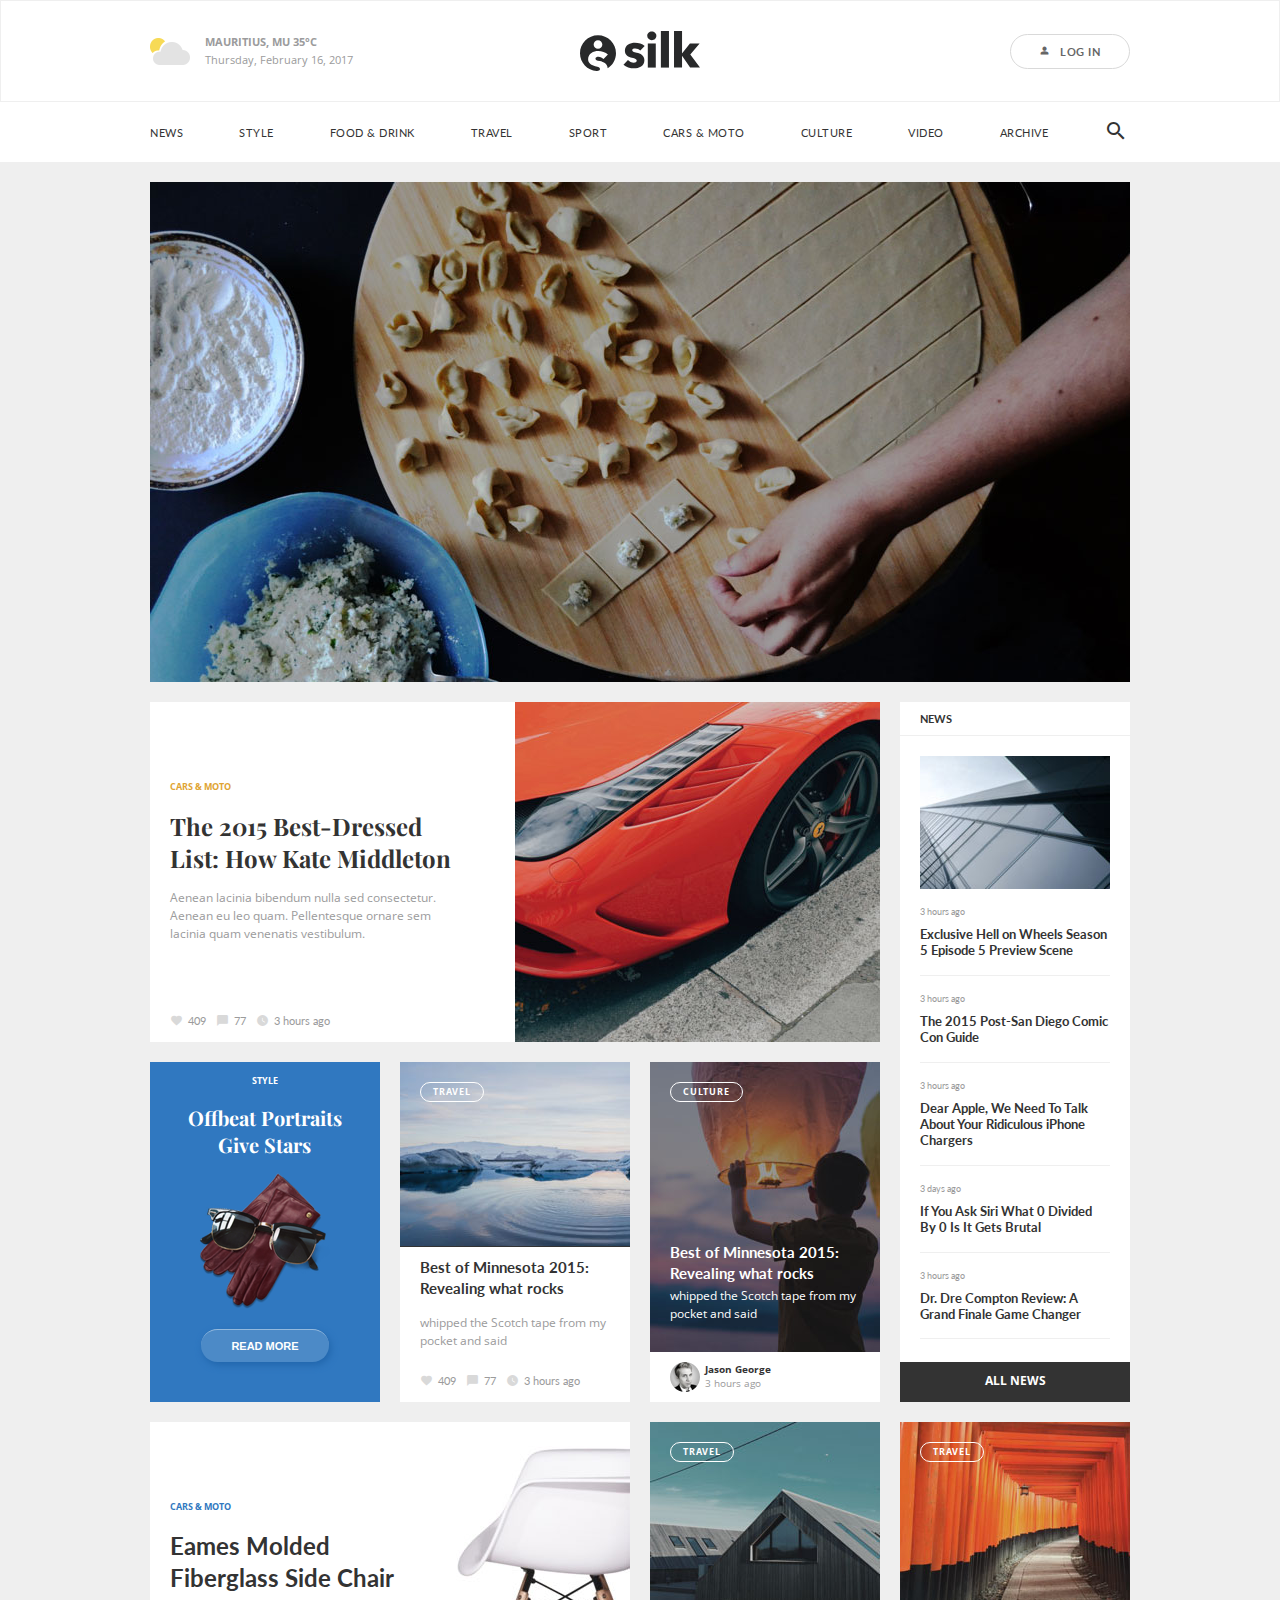
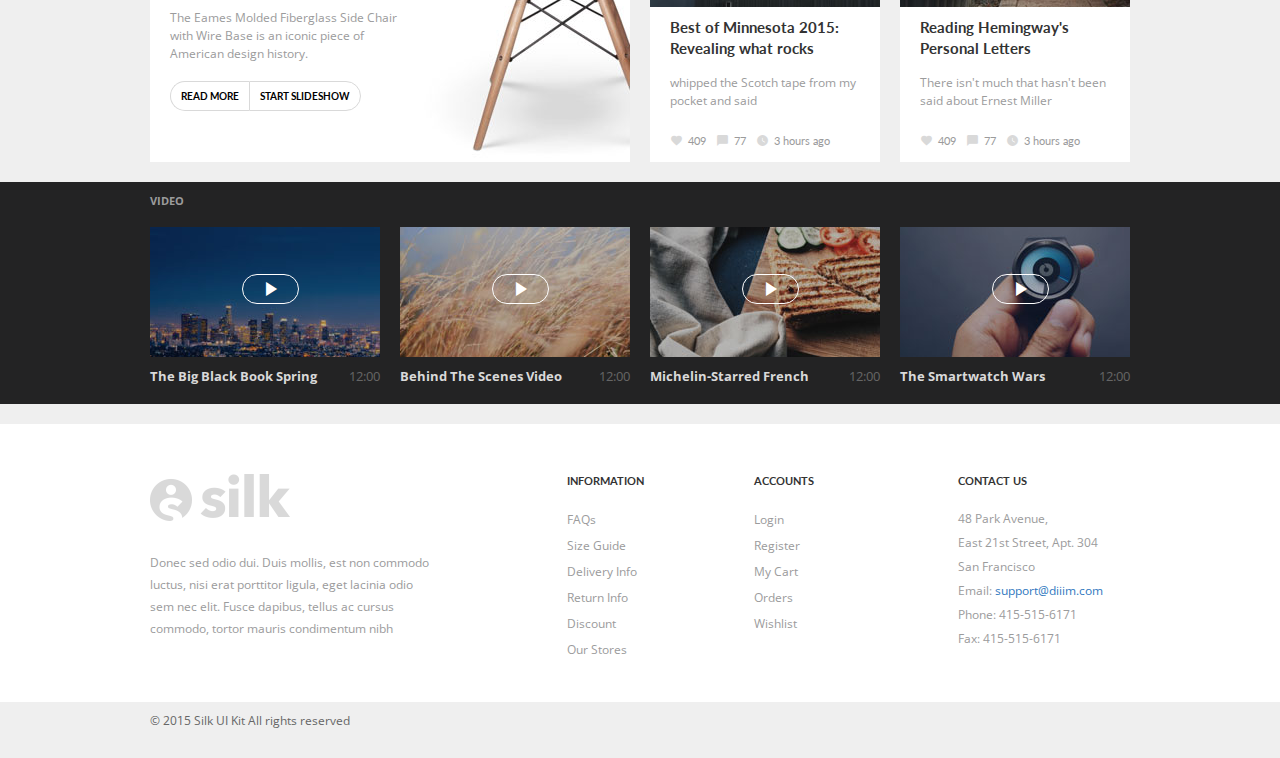
==== commit dd249584: "Bug-fix Flex align flex-end" ====
--- a/index.html
+++ b/index.html
@@ -53,9 +53,9 @@
                       <p class="card__texts--categorytitle">CARS &amp; MOTO</p><a class="card__texts--articletitle" href="#">The 2015 Best-Dressed List: How Kate Middleton</a>
                       <p class="card__texts--articledescription">Aenean lacinia bibendum nulla sed consectetur. Aenean eu leo quam. Pellentesque ornare sem lacinia quam venenatis vestibulum.</p>
                       <div class="statistics__container">
-                        <section class="favorites"><i class="material-icons">favorite</i><span class="html">283</span></section>
-                        <section class="comments"><i class="material-icons">chat_bubble</i><span class="html">85</span></section>
-                        <section class="published"><i class="material-icons">watch_later</i><span class="html">9 hours ago</span></section>
+                        <section class="favorites"><i class="material-icons">favorite</i><span class="html">409</span></section>
+                        <section class="comments"><i class="material-icons">chat_bubble</i><span class="html">77</span></section>
+                        <section class="published"><i class="material-icons">watch_later</i><span class="html">3 hours ago</span></section>
                       </div>
                     </section>
                   </div>
@@ -84,9 +84,9 @@
                       <p class="card__texts--articledescription">whipped the Scotch tape from my pocket and said</p>
                     </section>
                     <div class="statistics__container">
-                      <section class="favorites"><i class="material-icons">favorite</i><span class="html">283</span></section>
-                      <section class="comments"><i class="material-icons">chat_bubble</i><span class="html">85</span></section>
-                      <section class="published"><i class="material-icons">watch_later</i><span class="html">9 hours ago</span></section>
+                      <section class="favorites"><i class="material-icons">favorite</i><span class="html">409</span></section>
+                      <section class="comments"><i class="material-icons">chat_bubble</i><span class="html">77</span></section>
+                      <section class="published"><i class="material-icons">watch_later</i><span class="html">3 hours ago</span></section>
                     </div>
                   </article>
                 </div>
@@ -100,7 +100,7 @@
                     <section class="authordetails"><img class="authorportrait" src="images/articles/author1.png" alt="" width="30" height="30">
                       <section class="authordetails--texts">
                         <p class="authordetails--texts-name">Jason George</p>
-                        <p class="authordetails--texts-time">9 hours ago</p>
+                        <p class="authordetails--texts-time">3 hours ago</p>
                       </section>
                     </section>
                   </article>
@@ -113,11 +113,11 @@
           <article class="news__home">
             <h2 class="news__home--title">news</h2>
             <section class="news__home--content"><img class="news__home--content--picture" src="images/articles/news1.jpg" alt="" width="190" height="133">
-              <article class="news__content"><span class="news__content--time">9 hours ago</span><a class="news__content--title" href="#">Exclusive Hell on Wheels Season 5 Episode 5 Preview Scene</a></article>
-              <article class="news__content"><span class="news__content--time">9 hours ago</span><a class="news__content--title" href="#">The 2015 Post-San Diego Comic Con Guide</a></article>
-              <article class="news__content"><span class="news__content--time">9 hours ago</span><a class="news__content--title" href="#">Dear Apple, We Need To Talk About Your Ridiculous iPhone Chargers</a></article>
-              <article class="news__content"><span class="news__content--time">9 days ago</span><a class="news__content--title" href="#">If You Ask Siri What 0 Divided By 0 Is It Gets Brutal</a></article>
-              <article class="news__content"><span class="news__content--time">9 hours ago</span><a class="news__content--title" href="#">Dr. Dre Compton Review: A Grand Finale Game Changer</a></article>
+              <article class="news__content"><span class="news__content--time">3 hours ago</span><a class="news__content--title" href="#">Exclusive Hell on Wheels Season 5 Episode 5 Preview Scene</a></article>
+              <article class="news__content"><span class="news__content--time">3 hours ago</span><a class="news__content--title" href="#">The 2015 Post-San Diego Comic Con Guide</a></article>
+              <article class="news__content"><span class="news__content--time">3 hours ago</span><a class="news__content--title" href="#">Dear Apple, We Need To Talk About Your Ridiculous iPhone Chargers</a></article>
+              <article class="news__content"><span class="news__content--time">3 days ago</span><a class="news__content--title" href="#">If You Ask Siri What 0 Divided By 0 Is It Gets Brutal</a></article>
+              <article class="news__content"><span class="news__content--time">3 hours ago</span><a class="news__content--title" href="#">Dr. Dre Compton Review: A Grand Finale Game Changer</a></article>
             </section><a class="btn--allnews" href="#">ALL NEWS</a>
           </article>
         </section>
@@ -146,9 +146,9 @@
               <p class="card__texts--articledescription">whipped the Scotch tape from my pocket and said</p>
             </section>
             <div class="statistics__container">
-              <section class="favorites"><i class="material-icons">favorite</i><span class="html">283</span></section>
-              <section class="comments"><i class="material-icons">chat_bubble</i><span class="html">85</span></section>
-              <section class="published"><i class="material-icons">watch_later</i><span class="html">9 hours ago</span></section>
+              <section class="favorites"><i class="material-icons">favorite</i><span class="html">409</span></section>
+              <section class="comments"><i class="material-icons">chat_bubble</i><span class="html">77</span></section>
+              <section class="published"><i class="material-icons">watch_later</i><span class="html">3 hours ago</span></section>
             </div>
           </article>
         </section>
@@ -160,9 +160,9 @@
               <p class="card__texts--articledescription">There isn't much that hasn't been said about Ernest Miller</p>
             </section>
             <div class="statistics__container">
-              <section class="favorites"><i class="material-icons">favorite</i><span class="html">283</span></section>
-              <section class="comments"><i class="material-icons">chat_bubble</i><span class="html">85</span></section>
-              <section class="published"><i class="material-icons">watch_later</i><span class="html">9 hours ago</span></section>
+              <section class="favorites"><i class="material-icons">favorite</i><span class="html">409</span></section>
+              <section class="comments"><i class="material-icons">chat_bubble</i><span class="html">77</span></section>
+              <section class="published"><i class="material-icons">watch_later</i><span class="html">3 hours ago</span></section>
             </div>
           </article>
         </section>
--- a/global.css
+++ b/global.css
@@ -301,9 +301,9 @@
   justify-content: start; }
 
 .align-right {
-  -webkit-justify-content: end;
+  -webkit-justify-content: flex-end;
   -ms-flex-pack: end;
-  justify-content: end; }
+  justify-content: flex-end; }
 
 .header__top {
   background: white;
